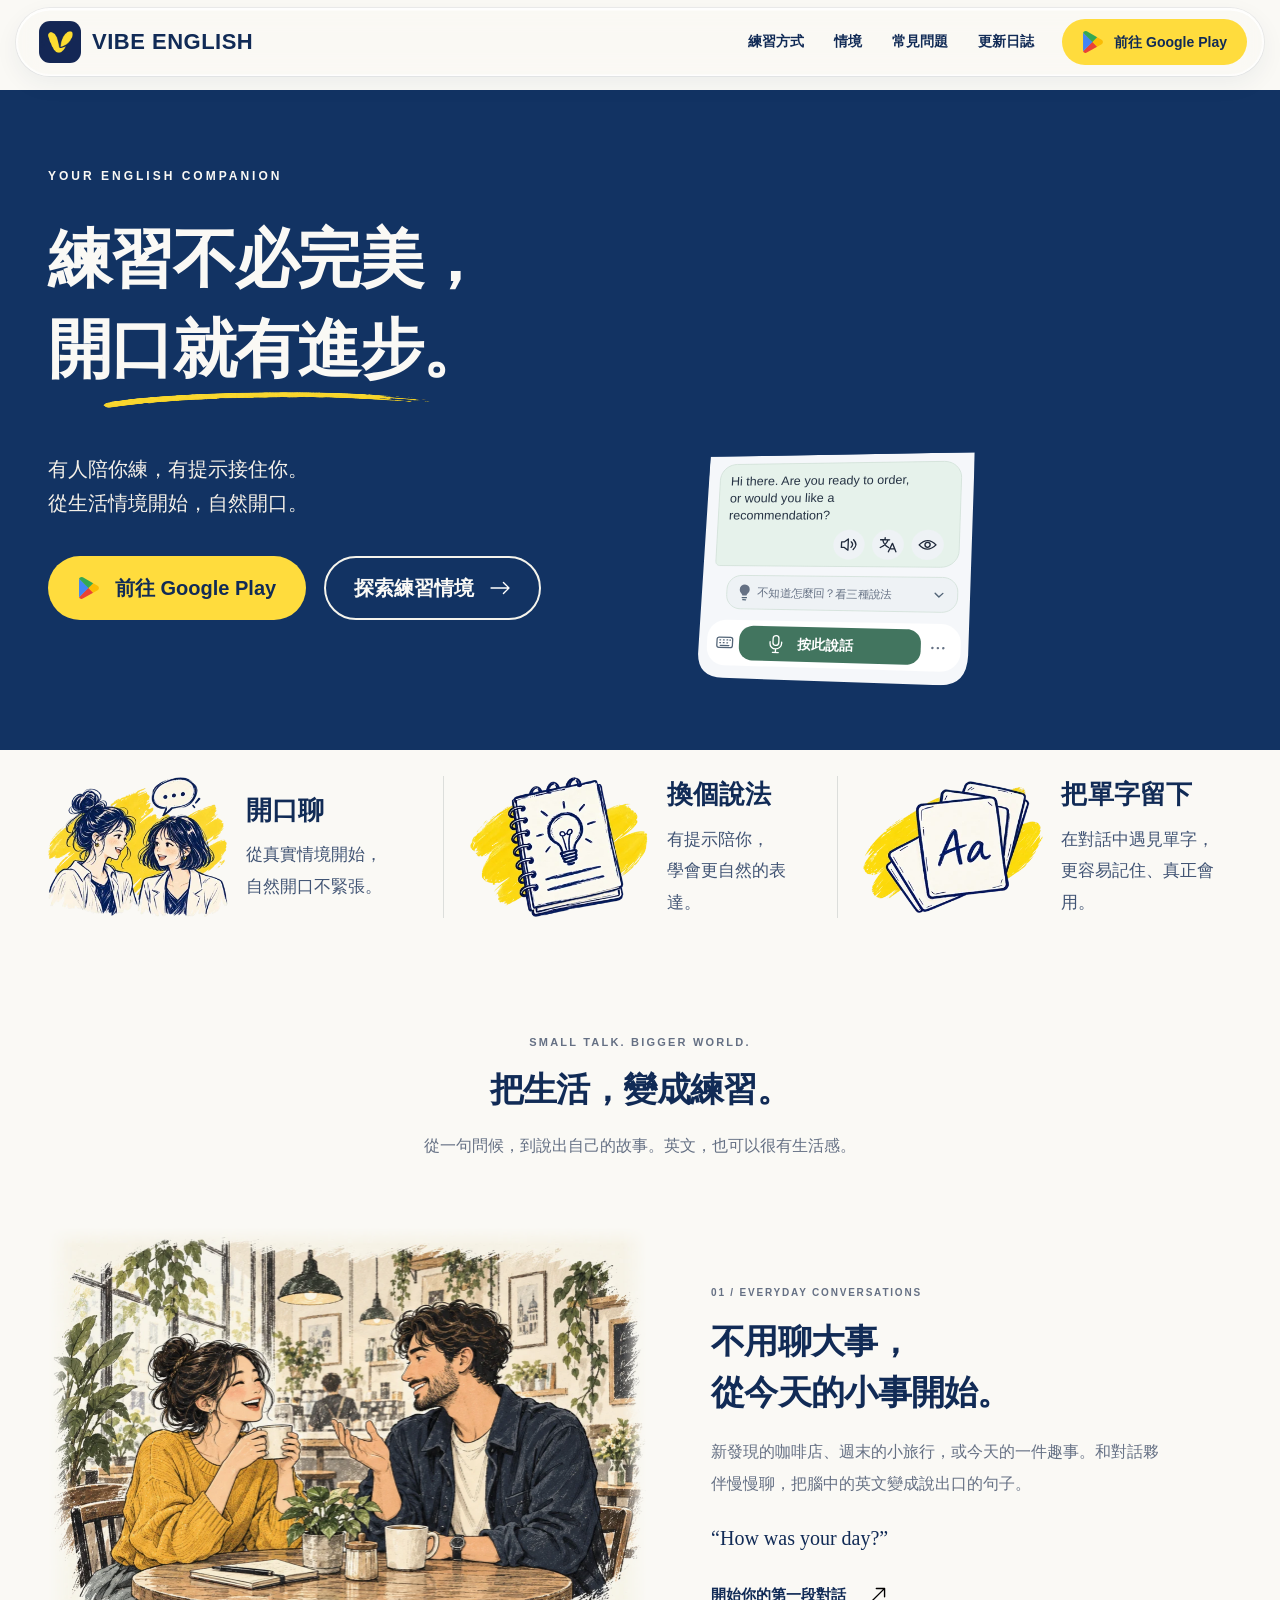
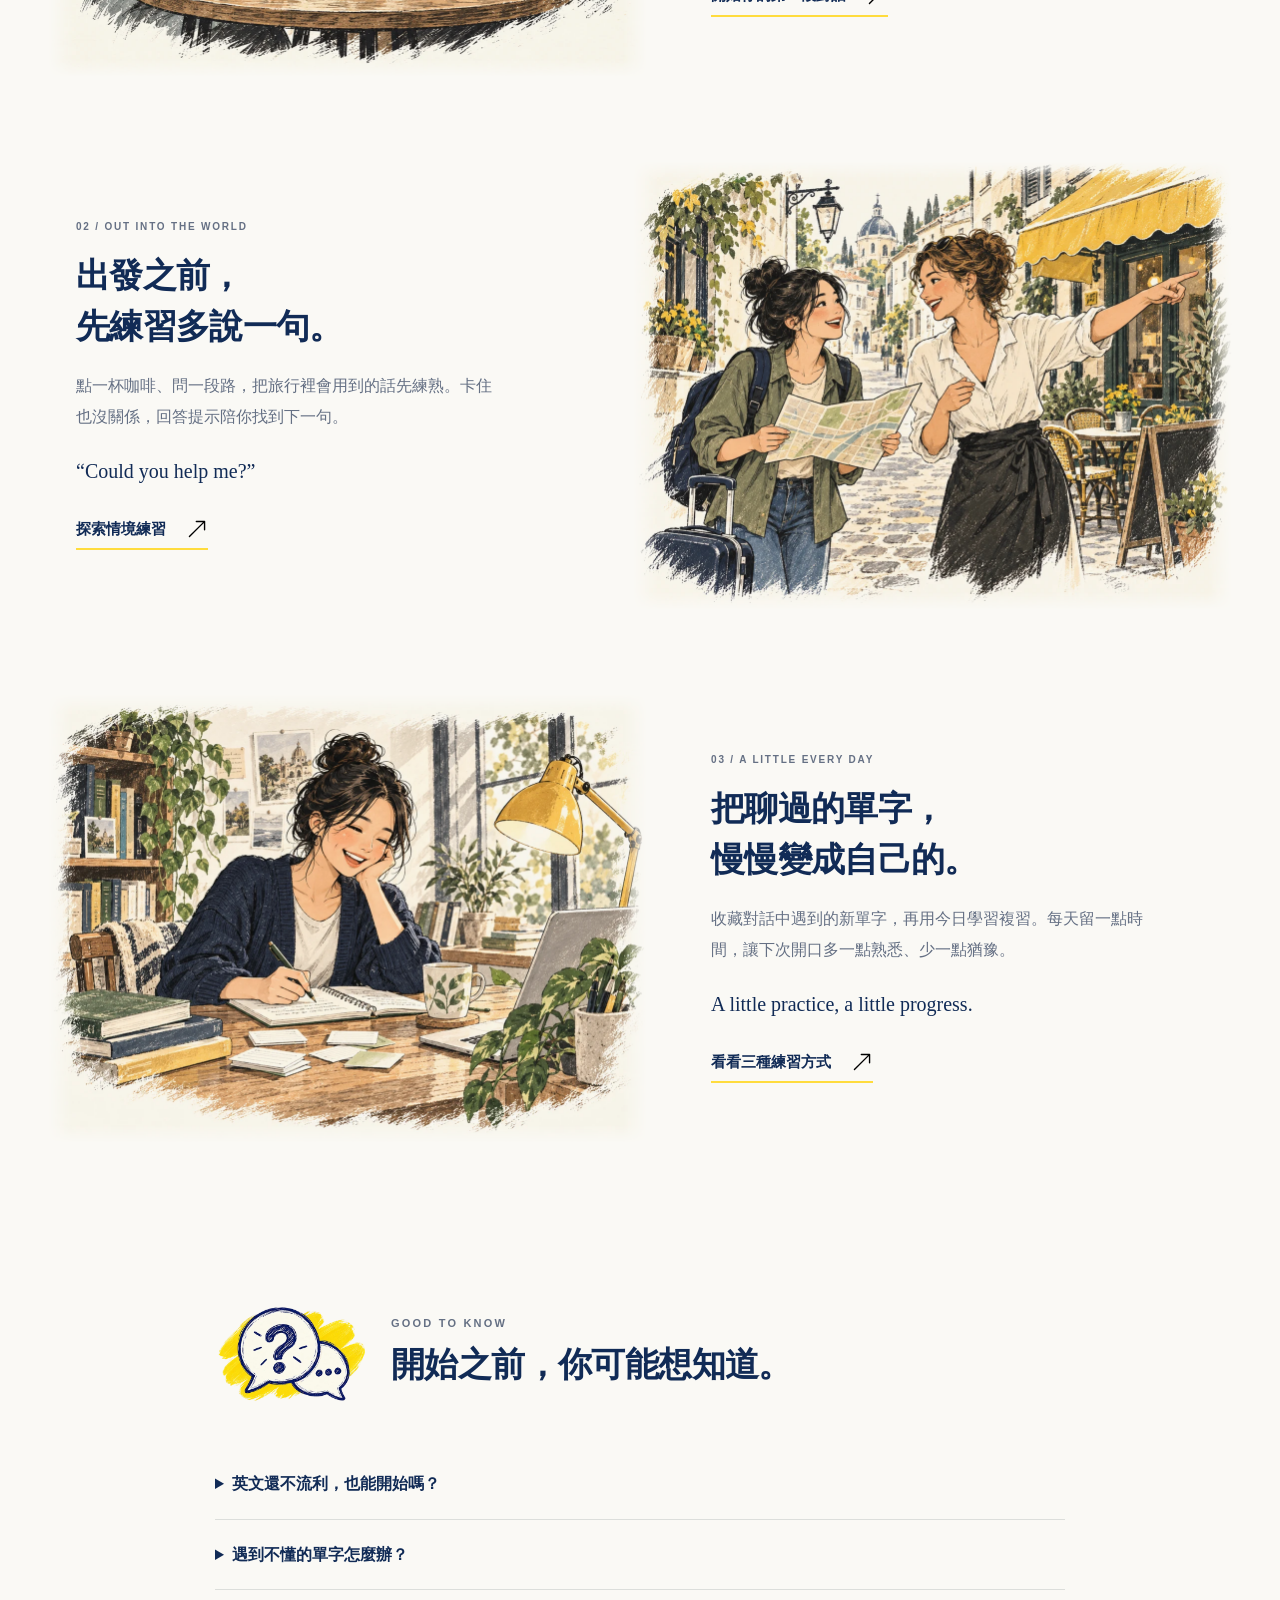
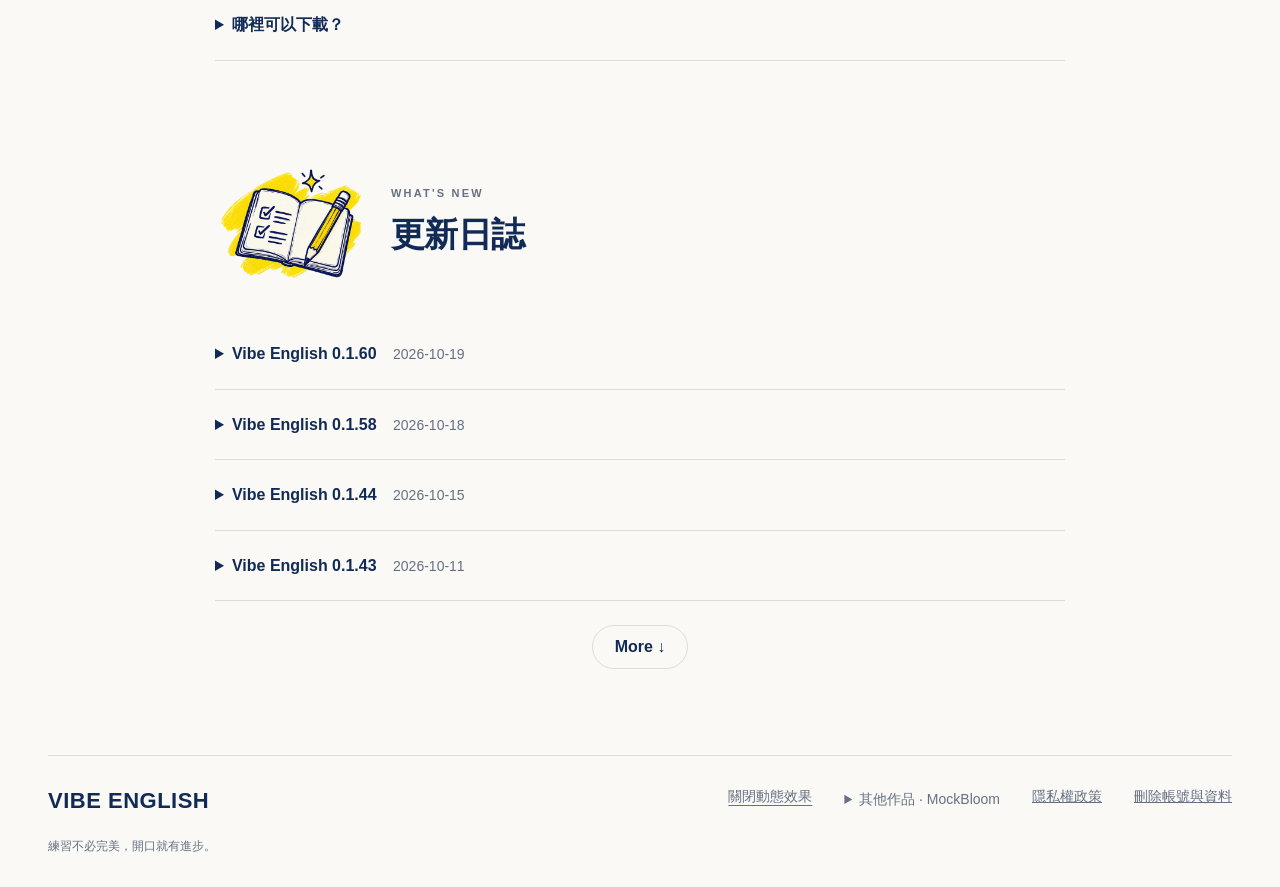
==== index.html @ 644ed79b "同步 Vibe English 0.1.60 Alpha 已發布更新日誌" ====
<!doctype html>
<html lang="zh-Hant">
<head>
  <meta charset="utf-8">
  <meta name="viewport" content="width=device-width, initial-scale=1">
  <meta name="description" content="Vibe English：從生活情境開始，和 AI 夥伴練習英文對話。參考回答提示、收藏單字，練習不必完美，開口就有進步。">
  <meta name="theme-color" content="#123363">
  <title>Vibe English — 練習不必完美，開口就有進步。</title>
  <link rel="icon" type="image/x-icon" href="./favicon.ico?v=20261012">
  <link rel="icon" type="image/png" sizes="16x16" href="./assets/favicon-16.png">
  <link rel="icon" type="image/png" sizes="32x32" href="./assets/favicon-32.png">
  <link rel="icon" type="image/png" sizes="48x48" href="./assets/favicon-48.png">
  <link rel="icon" type="image/png" sizes="64x64" href="./assets/favicon-64.png">
  <link rel="icon" type="image/png" sizes="128x128" href="./assets/favicon-128.png">
  <link rel="icon" type="image/png" sizes="192x192" href="./assets/favicon-192.png">
  <link rel="apple-touch-icon" sizes="180x180" href="./assets/apple-touch-icon-180.png">
  <link rel="manifest" href="./site.webmanifest">
  <link rel="stylesheet" href="./styles-20261003.css?v=20261012-release-log">
  <script src="./release-log.js?v=20261012" defer></script>
  <link rel="stylesheet" href="./nav-glass-20261003.css?v=20261005-smooth-1">
</head>
<body class="glass-nav">
  <a class="skip-link" href="#main">跳至主要內容</a>
  <header class="site-header wrap">
    <a class="brand" href="./" aria-label="Vibe English 首頁"><img class="brand-mark" src="./assets/brand-icon-leaf.png" width="43" height="43" alt=""><span>VIBE ENGLISH</span></a>
    <nav class="desktop-nav" aria-label="主要導覽"><a href="#practice">練習方式</a><a href="#scenarios">情境</a><a href="#faq">常見問題</a><a href="#release-log">更新日誌</a></nav>
    <details class="mobile-nav"><summary>選單</summary><nav aria-label="手機主要導覽"><a href="#practice">練習方式</a><a href="#scenarios">情境</a><a href="#faq">常見問題</a><a href="#release-log">更新日誌</a></nav></details>
    <a class="button button-yellow nav-cta" href="https://play.google.com/store/apps/details?id=com.aitutor.ava" aria-label="前往 Google Play"><img class="button-icon" src="./assets/google-play-color-20261003.svg" width="22" height="22" alt="">前往 Google Play</a>
  </header>
  <script src="./nav-glass-20261003.js?v=20261005-smooth-1" defer></script>
  <script src="./scroll-reveal-20261004.js?v=3" defer></script>
  <main id="main">
    <section class="hero" aria-labelledby="hero-title">
      <div class="hero-inner wrap">
      <div class="hero-copy">
        <p class="eyebrow">YOUR ENGLISH COMPANION</p>
        <h1 id="hero-title">練習不必完美，<br><span class="headline-accent">開口就有進步。</span></h1>
        <p class="intro">有人陪你練，有提示接住你。<br>從生活情境開始，自然開口。</p>
        <div class="hero-actions"><a class="button button-yellow" href="https://play.google.com/store/apps/details?id=com.aitutor.ava"><img class="button-icon" src="./assets/google-play-color-20261003.svg" width="24" height="24" alt="">前往 Google Play</a><a class="button button-outline" href="#scenarios">探索練習情境 <img class="button-icon" src="./assets/arrow-right.svg" width="22" height="22" alt=""></a></div>
      </div>
      </div>
      <div class="hero-visual"><picture>
        <source media="(max-width: 900px)" srcset="./assets/hero-reina-illustrated-20261003-mobile.webp">
        <img class="hero-art" src="./assets/hero-reina-illustrated-20261003.webp" width="1774" height="887" alt="情境示意：插畫版 Reina 在餐廳陪你練習點餐，手機旁有手繪咖啡杯、書本與藍黃筆觸" fetchpriority="high" decoding="async">
      </picture><img class="hero-art hero-ui" src="./assets/phone-ui-perspective-20261011.svg" width="1774" height="887" alt="App 聊天介面示意：鼠尾草綠對話泡泡、發音與翻譯工具、看三種說法提示列及語音操作列" decoding="async"></div>
    </section>
    <section class="features wrap" id="practice" aria-label="三種練習方式">
      <article class="feature"><img class="feature-art" src="./assets/conversation-editorial-20261003.webp" width="320" height="320" alt="" loading="lazy" decoding="async"><div><h2>開口聊</h2><p>從真實情境開始，<br>自然開口不緊張。</p></div></article>
      <article class="feature"><img class="feature-art" src="./assets/notes-editorial-20261003.webp" width="320" height="320" alt="" loading="lazy" decoding="async"><div><h2>換個說法</h2><p>有提示陪你，<br>學會更自然的表達。</p></div></article>
      <article class="feature"><img class="feature-art" src="./assets/vocabulary-editorial-20261003.webp" width="320" height="320" alt="" loading="lazy" decoding="async"><div><h2>把單字留下</h2><p>在對話中遇見單字，<br>更容易記住、真正會用。</p></div></article>
    </section>
    <section class="scenarios wrap section-space" id="scenarios" aria-labelledby="scenarios-title">
      <div class="section-heading story-heading"><p class="eyebrow">SMALL TALK. BIGGER WORLD.</p><h2 id="scenarios-title">把生活，變成練習。</h2><p>從一句問候，到說出自己的故事。英文，也可以很有生活感。</p></div>
      <article class="story-row">
        <img class="story-art" src="./assets/daily-20261003.webp" width="1200" height="900" loading="lazy" decoding="async" alt="兩位朋友在有綠色植栽的咖啡店裡輕鬆聊天">
        <div class="story-copy"><p class="eyebrow">01 / EVERYDAY CONVERSATIONS</p><h3>不用聊大事，<br>從今天的小事開始。</h3><p>新發現的咖啡店、週末的小旅行，或今天的一件趣事。和對話夥伴慢慢聊，把腦中的英文變成說出口的句子。</p><p class="handwritten story-quote" lang="en">“How was your day?”</p><a class="story-link" href="https://play.google.com/store/apps/details?id=com.aitutor.ava">開始你的第一段對話 <img class="button-icon" src="./assets/arrow-up-right.svg" width="20" height="20" alt=""></a></div>
      </article>
      <article class="story-row story-reverse">
        <img class="story-art" src="./assets/travel-20261003.webp" width="1200" height="900" loading="lazy" decoding="async" alt="旅人拿著地圖，在街角向當地人詢問方向">
        <div class="story-copy"><p class="eyebrow">02 / OUT INTO THE WORLD</p><h3>出發之前，<br>先練習多說一句。</h3><p>點一杯咖啡、問一段路，把旅行裡會用到的話先練熟。卡住也沒關係，回答提示陪你找到下一句。</p><p class="handwritten story-quote" lang="en">“Could you help me?”</p><a class="story-link" href="https://play.google.com/store/apps/details?id=com.aitutor.ava">探索情境練習 <img class="button-icon" src="./assets/arrow-up-right.svg" width="20" height="20" alt=""></a></div>
      </article>
      <article class="story-row">
        <img class="story-art" src="./assets/study-20261003.webp" width="1200" height="900" loading="lazy" decoding="async" alt="女孩在陽光下的書桌旁，用筆記本與單字卡複習學到的字">
        <div class="story-copy"><p class="eyebrow">03 / A LITTLE EVERY DAY</p><h3>把聊過的單字，<br>慢慢變成自己的。</h3><p>收藏對話中遇到的新單字，再用今日學習複習。每天留一點時間，讓下次開口多一點熟悉、少一點猶豫。</p><p class="handwritten story-quote" lang="en">A little practice, a little progress.</p><a class="story-link" href="#practice">看看三種練習方式 <img class="button-icon" src="./assets/arrow-up-right.svg" width="20" height="20" alt=""></a></div>
      </article>
    </section>
    <section class="faq wrap section-space" id="faq" aria-labelledby="faq-title"><div class="section-heading illustrated-heading"><img class="heading-art" src="./assets/faq-editorial-20261004.webp" width="512" height="512" alt="" loading="lazy" decoding="async"><div><p class="eyebrow">GOOD TO KNOW</p><h2 id="faq-title">開始之前，你可能想知道。</h2></div></div><details><summary>英文還不流利，也能開始嗎？</summary><p>可以。從短句開始，卡住時可使用「不知道怎麼回」查看回答提示，再試著用自己的方式說一次。</p></details><details><summary>遇到不懂的單字怎麼辦？</summary><p>可以查詢單字並收藏到單字本，之後透過今日學習繼續複習。</p></details><details><summary>哪裡可以下載？</summary><p>Vibe English 提供 Android 版本。請至 <a href="https://play.google.com/store/apps/details?id=com.aitutor.ava">Google Play</a> 查看目前的下載或測試資格；是否可安裝依商店顯示為準。</p></details>
    </section>
    <section class="release-log wrap section-space" id="release-log" aria-labelledby="release-log-title">
      <div class="section-heading illustrated-heading"><img class="heading-art" src="./assets/release-log-editorial-20261004.webp" width="512" height="512" alt="" loading="lazy" decoding="async"><div><p class="eyebrow">WHAT'S NEW</p><h2 id="release-log-title">更新日誌</h2></div></div>
      <!-- release-log:start -->
  <details class="release-entry">
    <summary>
      <h3 class="release-heading">
        <span class="release-version">Vibe English 0.1.60</span>
        <time class="release-date" datetime="2026-10-19">2026-10-19</time>
      </h3>
    </summary>
    <div class="release-content">
    <p class="release-channel">Alpha 封閉測試</p>
    <ul>
      <li>改善語音辨識穩定性，暫時故障時使用備援，縮短等待上限。</li>
      <li>修正已登入帳號完成對話目標、每日對話與複習後的金幣驗證及加碼資格。</li>
      <li>強化重複領取防護與錯誤分類，維持原有介面及登入規則。</li>
    </ul>
    </div>
  </details>
  <details class="release-entry">
    <summary>
      <h3 class="release-heading">
        <span class="release-version">Vibe English 0.1.58</span>
        <time class="release-date" datetime="2026-10-18">2026-10-18</time>
      </h3>
    </summary>
    <div class="release-content">
    <p class="release-channel">Alpha 封閉測試</p>
    <ul>
      <li>新增 Google 帳號登入與學習進度雲端同步，換機可恢復帳號進度。</li>
      <li>改善登入入口、鍵盤捲動與刪除帳號的操作提示。</li>
      <li>加入 AI 內容回報，以長按行內旗幟開啟，不影響單字查詢。</li>
      <li>角色朗讀預設 Chirp 3 HD，保留角色口音；單字與例句使用美式發音。</li>
      <li>修正學習工具備援選擇，改善服務穩定性並強化資料與金鑰保護。</li>
    </ul>
    </div>
  </details>
  <details class="release-entry">
    <summary>
      <h3 class="release-heading">
        <span class="release-version">Vibe English 0.1.44</span>
        <time class="release-date" datetime="2026-10-15">2026-10-15</time>
      </h3>
    </summary>
    <div class="release-content">
    <p class="release-channel">Alpha 封閉測試</p>
    <ul>
      <li>改善首頁與聊天室圖片預載，減少首次進入的圖片等待。</li>
      <li>縮短學習工具的模型備援等待，重用三種說法與字典查詢快取。</li>
      <li>角色選擇支援美國、英國、加拿大、澳洲口音順序與名稱字母排序。</li>
      <li>保留果凍膠囊切換，修正切換角色排序時的清單跳動。</li>
    </ul>
    </div>
  </details>
  <details class="release-entry">
    <summary>
      <h3 class="release-heading">
        <span class="release-version">Vibe English 0.1.43</span>
        <time class="release-date" datetime="2026-10-11">2026-10-11</time>
      </h3>
    </summary>
    <div class="release-content">
    <p class="release-channel">Alpha 封閉測試</p>
    <ul>
      <li>更新 35 張情境封面，人物突出卡片，統一用途小字、卡片尺寸與間距。</li>
      <li>導航與學習分頁加入滑動膠囊動畫，改善點擊高亮與搜尋框收合。</li>
      <li>改善中文、英文與混合語音辨識；片段表達可依上下文取得建議。</li>
      <li>優化卡片排版與動畫繪製，縮短 AI 備援等待，強化服務錯誤資訊保護。</li>
    </ul>
    </div>
  </details>
  <details class="release-entry">
    <summary>
      <h3 class="release-heading">
        <span class="release-version">Vibe English 0.1.42</span>
        <time class="release-date" datetime="2026-10-10">2026-10-10</time>
      </h3>
    </summary>
    <div class="release-content">
    <p class="release-channel">Alpha 封閉測試</p>
    <ul>
      <li>學習足跡移至今日學習上方，保留原有格子圖與滑動方式。</li>
      <li>精簡今日學習摘要，每日新詞目標改為點開調整。</li>
      <li>調整選擇題留白與詞性位置，題目單字不再顯示詞性。</li>
      <li>統一選項、以上皆非與下一個的按鈕高度，改善手機操作空間。</li>
      <li>更新開始學習與額外練習按鈕樣式，保持整體介面一致。</li>
    </ul>
    </div>
  </details>
  <details class="release-entry">
    <summary>
      <h3 class="release-heading">
        <span class="release-version">Vibe English 0.1.41</span>
        <time class="release-date" datetime="2026-10-10">2026-10-10</time>
      </h3>
    </summary>
    <div class="release-content">
    <p class="release-channel">Alpha 封閉測試</p>
    <ul>
      <li>統一全 App 素色介面，更新人物卡片與圓形頭像。</li>
      <li>點人物即可切換半身／大頭；更多選單可開關全畫面聊天。</li>
      <li>新增免費暖杏黃、岩灰藍，以及可預覽的金幣配色。</li>
      <li>改善導航列收放、學習按鈕高度與角色切換動畫。</li>
      <li>縮短選擇題卡片，修正「以上皆非／下一個」被導覽列遮擋。</li>
      <li>查字典改為一次完整查詢，單字本可查看已保存的字典內容。</li>
      <li>「以上皆非」答題後顯示正確中文釋義，改善 AI 請求逾時處理。</li>
      <li>移除 Hana、Claire 角色。</li>
    </ul>
    </div>
  </details>
  <details class="release-entry">
    <summary>
      <h3 class="release-heading">
        <span class="release-version">Vibe English 0.1.40</span>
        <time class="release-date" datetime="2026-10-05">2026-10-05</time>
      </h3>
    </summary>
    <div class="release-content">
    <p class="release-channel">Alpha 封閉測試</p>
    <ul>
      <li>移除人物插畫版與風格切換，角色恢復寫實照片。</li>
      <li>優化人物與場景圖片載入，減少重複解碼。</li>
      <li>改善主頁切換與今日學習資料處理，提升操作反應。</li>
      <li>官網玻璃導覽改用較輕量的繪製方式，保留單元進場效果。</li>
    </ul>
    </div>
  </details>
  <details class="release-entry">
    <summary>
      <h3 class="release-heading">
        <span class="release-version">Vibe English 0.1.39</span>
        <time class="release-date" datetime="2026-10-04">2026-10-04</time>
      </h3>
    </summary>
    <div class="release-content">
    <p class="release-channel">Alpha 封閉測試</p>
    <ul>
      <li>新增十位角色的手繪插畫，可切換寫實／插畫，首頁與聊天室同步。</li>
      <li>「想不起來嗎？提示一下」燈泡隨主題配色，文字保持黑色。</li>
      <li>優化角色圖片載入與切換，保留人物顯示比例及聊天底部過渡。</li>
      <li>官網加入輕柔滑入效果，支援減少動態效果設定。</li>
    </ul>
    </div>
  </details>
  <details class="release-entry">
    <summary>
      <h3 class="release-heading">
        <span class="release-version">Vibe English 0.1.38</span>
        <time class="release-date" datetime="2026-10-03">2026-10-03</time>
      </h3>
    </summary>
    <div class="release-content">
    <p class="release-channel">Alpha 封閉測試</p>
    <ul>
      <li>修正部分桌面啟動器的 App 圖示白框。</li>
      <li>單字與例句改用更自然、固定一致的美式發音。</li>
      <li>每日新詞目標預設 10 個，可選擇 5／10／20／30 個；到期複習優先，達標後仍可繼續學習。</li>
      <li>「想不起來嗎？提示一下」改為黑色文字，提升辨識度。</li>
    </ul>
    </div>
  </details>
  <div class="release-log-controls" hidden>
    <button type="button" class="release-more" aria-label="More：顯示更多版本">More <span aria-hidden="true">↓</span></button>
    <button type="button" class="release-less" aria-label="Less：只顯示最新四個版本" hidden>Less <span aria-hidden="true">↑</span></button>
    <span class="release-log-status sr-only" role="status"></span>
  </div>
      <!-- release-log:end -->
    </section>
  </main>
  <footer class="site-footer wrap"><a class="brand footer-brand" href="./">VIBE ENGLISH</a><div class="footer-links"><a id="motion-toggle" class="motion-toggle" href="?motion=on" hidden>開啟動態效果</a><details><summary>其他作品 · MockBloom</summary><p>MockBloom Android application official developer website.</p><a href="https://tzuweihou.github.io/privacy.html">MockBloom 隱私權政策</a></details><a href="https://tzuweihou.github.io/privacy.html">隱私權政策</a><a href="./delete-account.html">刪除帳號與資料</a></div><p class="copyright">練習不必完美，開口就有進步。</p></footer>
</body>
</html>
---- styles-20261003.css ----
:root {
  --paper: #faf9f5;
  --ink: #112b56;
  --muted: #657084;
  --yellow: #ffdc3d;
  --line: #dcdedb;
  --navy: #123363;
}
* { box-sizing: border-box; }
html { scroll-behavior: smooth; scroll-padding-top: 24px; }
body { margin: 0; background: var(--paper); color: var(--ink); font-family: Arial, "Noto Sans TC", "Microsoft JhengHei", sans-serif; -webkit-font-smoothing: antialiased; }
a { color: inherit; }
img { max-width: 100%; }
a, summary { -webkit-tap-highlight-color: transparent; }
a:focus-visible, summary:focus-visible { outline: 3px solid #ba7d08; outline-offset: 5px; }
.wrap { width: min(1344px, calc(100% - 96px)); margin-inline: auto; }
.site-header { height: 76px; display: flex; align-items: center; gap: 40px; justify-content: space-between; }
.brand { display: inline-flex; align-items: center; gap: 13px; text-decoration: none; font-size: 24px; letter-spacing: 1px; font-weight: 800; white-space: nowrap; }
.brand-mark { display: block; width: 48px; height: 48px; border-radius: 13px; }
nav { display: flex; gap: 30px; margin-left: auto; }
nav a { text-decoration: none; font-size: 15px; font-weight: 600; white-space: nowrap; }
nav a:hover { text-decoration: underline; text-underline-offset: 6px; }
.button { min-height: 56px; display: inline-flex; align-items: center; justify-content: center; gap: 15px; padding: 14px 26px; border: 2px solid transparent; border-radius: 999px; font-size: 17px; font-weight: 700; text-decoration: none; line-height: 1.3; white-space: nowrap; transition: transform .16s ease, background-color .16s ease; }
.button:hover { transform: translateY(-2px); }
.button-yellow { background: var(--yellow); color: var(--ink); }
.button-yellow:hover { background: #ffe66b; }
.button-outline { border-color: #f5f4ec; color: var(--paper); background: transparent; }
.button-outline:hover { background: #ffffff15; }
.button-icon { width: 22px; height: 22px; flex-shrink: 0; }
.button-outline .button-icon { filter: invert(1); }
.nav-cta { min-height: 48px; font-size: 15px; padding: 11px 21px; }
.hero { position: relative; isolation: isolate; background: var(--navy); }
.hero-inner { position: relative; z-index: 1; padding-top: clamp(76px, 6.2vw, 126px); padding-bottom: clamp(130px, 9vw, 170px); min-height: 50vw; pointer-events: none; }
.hero-copy { width: 43%; max-width: 600px; color: var(--paper); pointer-events: auto; }
.eyebrow { font-size: 11px; letter-spacing: 2.2px; font-weight: 700; margin: 0 0 24px; color: var(--muted); }
.hero .eyebrow { color: var(--paper); font-size: 12px; letter-spacing: 3px; margin-bottom: 32px; }
h1 { font-size: clamp(45px, 5vw, 84px); font-weight: 800; line-height: 1.4; letter-spacing: -1.7px; margin: 0 0 44px; }
.headline-accent { display: inline-block; white-space: nowrap; padding-bottom: 13px; background: url('./assets/underline-editorial-20261003-v2.webp') center bottom / 75% 16px no-repeat; }
.intro { margin: 0 0 35px; font-size: clamp(17px, 1.55vw, 23px); line-height: 1.75; color: #f4f0e8; }
.hero-actions { display: flex; gap: 18px; flex-wrap: wrap; }
.hero-actions .button { min-height: 64px; font-size: 20px; padding: 16px 28px; }
.hero-visual { position: absolute; inset: 0; display: block; z-index: 0; }
.hero-art { display: block; width: 100%; height: 100%; object-fit: cover; object-position: center; }
.features { display: grid; grid-template-columns: repeat(3, 1fr); padding: 26px 0 36px; }
.feature { display: grid; grid-template-columns: 180px 1fr; align-items: center; gap: 18px; padding: 0 25px; }
.feature:first-child { padding-left: 0; }
.feature:last-child { padding-right: 0; }
.feature + .feature { border-left: 1px solid var(--line); }
.feature-art { width: 180px; height: 140px; object-fit: contain; display: block; }
.feature h2 { font-size: 26px; line-height: 1.45; margin: 0 0 10px; letter-spacing: .2px; }
.feature p { margin: 0; color: #415474; font-size: 17px; line-height: 1.85; }
.section-space { padding-top: 82px; }
.section-heading h2 { font-size: 34px; margin: 0 0 18px; line-height: 1.4; letter-spacing: -.6px; }
.section-heading .eyebrow { margin-bottom: 18px; }
.section-heading > p:last-child { color: var(--muted); line-height: 1.8; }
.illustrated-heading { display: flex; align-items: center; gap: 24px; margin-bottom: 20px; }
.heading-art { display: block; flex: 0 0 152px; width: 152px; height: 152px; object-fit: contain; }
.illustrated-heading > div { min-width: 0; }
.illustrated-heading h2 { margin-bottom: 0; }
.illustrated-heading .eyebrow { margin-bottom: 12px; }
@media (max-width: 600px) {
  .illustrated-heading { gap: 14px; margin-bottom: 14px; }
  .heading-art { flex-basis: 88px; width: 88px; height: 88px; }
  .illustrated-heading .eyebrow { font-size: 10px; letter-spacing: 1.6px; margin-bottom: 8px; }
}
.story-heading { text-align: center; margin-bottom: 35px; }
.story-row { display: grid; grid-template-columns: 1.15fr 1fr; align-items: center; gap: 64px; padding: 32px 0 52px; }
.story-art { display: block; width: 100%; height: auto; aspect-ratio: 4/3; object-fit: contain; mix-blend-mode: multiply; mask-image: linear-gradient(to right, transparent, #000 4%, #000 96%, transparent), linear-gradient(to bottom, transparent, #000 4%, #000 96%, transparent); mask-composite: intersect; }
.story-copy { max-width: 450px; }
.story-copy .eyebrow { font-size: 10px; letter-spacing: 1.8px; margin-bottom: 18px; }
.story-copy h3 { font-size: 34px; line-height: 1.5; letter-spacing: -.7px; margin: 0 0 18px; }
.story-copy > p:not(.eyebrow):not(.story-quote) { color: var(--muted); font-size: 16px; line-height: 1.95; margin: 0; }
.handwritten { font-family: "Segoe Print", "Comic Sans MS", cursive; font-weight: 400; color: var(--ink); line-height: 1.5; }
.story-quote { font-size: 20px; margin: 24px 0; }
.story-link { display: inline-flex; align-items: center; gap: 20px; font-size: 15px; font-weight: 700; text-decoration: none; border-bottom: 2px solid var(--yellow); padding: 8px 0; }
.story-link:hover { color: #8c6714; }
.story-reverse { grid-template-columns: 1fr 1.15fr; }
.story-reverse .story-art { grid-column: 2; grid-row: 1; }
.story-reverse .story-copy { grid-column: 1; grid-row: 1; padding-left: 28px; }
.faq { max-width: 850px; padding-bottom: 86px; }
.faq details, .release-entry { padding: 22px 0; border-bottom: 1px solid var(--line); }
summary { cursor: pointer; line-height: 1.6; font-weight: 700; }
.faq details p { color: var(--muted); font-size: 16px; line-height: 1.9; margin-bottom: 0; }
.release-log { max-width: 850px; padding-top: 0; padding-bottom: 86px; }
.release-heading { display: inline; margin: 0; font-size: inherit; line-height: inherit; }
.release-date { display: inline-block; margin-left: 12px; font-size: 14px; font-weight: 400; color: var(--muted); white-space: nowrap; }
.release-content { margin-top: 16px; color: var(--muted); }
.release-channel { color: var(--muted); margin: 0 0 16px; font-size: 16px; line-height: 1.9; }
.release-entry ul { margin: 0; padding-left: 22px; line-height: 1.9; font-size: 16px; }
.release-entry li + li { margin-top: 8px; }
.release-entry[hidden], .release-log-controls[hidden], .release-log-controls [hidden] { display: none !important; }
.release-log-controls { display: flex; justify-content: center; gap: 16px; margin-top: 24px; }
.release-log-controls button { min-height: 44px; padding: 10px 22px; border: 1px solid var(--line); border-radius: 999px; background: transparent; color: inherit; font: inherit; font-weight: 700; cursor: pointer; }
.release-log-controls button:hover { background: rgba(18, 51, 99, .06); }
.release-log-controls button:focus-visible { outline: 2px solid currentColor; outline-offset: 4px; }
.release-log-status.sr-only { position: absolute; width: 1px; height: 1px; padding: 0; overflow: hidden; clip-path: inset(50%); white-space: nowrap; }
@media (max-width: 600px) {
  .release-log { padding-bottom: 60px; }
}
.site-footer { border-top: 1px solid var(--line); padding: 32px 0; display: flex; align-items: start; flex-wrap: wrap; gap: 24px; justify-content: space-between; }
.footer-brand { font-size: 17px; }
.footer-links { display: flex; align-items: start; gap: 32px; font-size: 14px; color: var(--muted); }
.footer-links summary { font-weight: 400; }
.footer-links p { max-width: 220px; line-height: 1.7; }
.motion-toggle { white-space: nowrap; text-decoration: underline; text-underline-offset: 4px; }
.reveal-pending { opacity: 0; transform: translateY(44px); }
.copyright { width: 100%; font-size: 12px; color: var(--muted); margin: 0; }
.skip-link { position: absolute; top: -100px; padding: 12px; background: var(--paper); z-index: 5; }
.skip-link:focus { top: 10px; left: 10px; }
@media (min-width: 1800px) {
  .hero-copy { margin-left: -40px; }
}
@media (min-width: 901px) and (max-width: 1200px) {
  .wrap { width: calc(100% - 64px); }
  .site-header { gap: 24px; }
  .brand { font-size: 20px; }
  nav { gap: 20px; }
  .hero-inner { padding-top: 56px; padding-bottom: 108px; }
  .hero-copy { width: 45%; }
  h1 { font-size: clamp(40px, 4.5vw, 54px); margin-bottom: 34px; }
  .intro { font-size: 17px; margin-bottom: 27px; }
  .hero-actions { gap: 10px; }
  .hero-actions .button { font-size: 14px; gap: 10px; padding: 12px 18px; min-height: 50px; }
  .feature { grid-template-columns: 102px 1fr; gap: 12px; padding-inline: 20px; }
  .feature-art { width: 102px; height: 112px; }
  .feature h2 { font-size: 21px; }
  .feature p { font-size: 14px; }
  .story-row { gap: 38px; }
  .story-copy h3 { font-size: 29px; }
}
@media (max-width: 900px) {
  .hero { background-image: url('./assets/hero-reina-illustrated-20261003-mobile.webp'); background-size: 2000px 1000px; background-position: left top; background-repeat: no-repeat; }
  .wrap { width: calc(100% - 48px); }
  .site-header { min-height: 76px; height: auto; padding-block: 15px; gap: 16px; flex-wrap: wrap; }
  .brand { font-size: 21px; }
  nav { order: 3; width: 100%; margin: 0; justify-content: center; padding-top: 5px; gap: 35px; }
  .nav-cta { margin-left: auto; }
  .hero-inner { min-height: 0; padding: 48px 0 0; }
  .hero-copy { width: 100%; max-width: none; text-align: center; }
  .hero .eyebrow { margin-bottom: 22px; font-size: 10px; letter-spacing: 2.6px; }
  h1 { font-size: clamp(40px, 6vw, 56px); margin-bottom: 37px; letter-spacing: -1px; }
  .headline-accent { padding-bottom: 10px; background-size: 95% 10px; }
  .intro { font-size: 17px; margin-bottom: 24px; }
  .hero-actions { justify-content: center; gap: 12px; }
  .hero-actions .button { font-size: 15px; min-height: 52px; padding-inline: 22px; }
  .hero-visual { position: relative; inset: auto; width: 100%; aspect-ratio: 1.35; margin-top: 25px; }
  .hero-art { object-fit: cover; object-position: 78% center; }
  .features { grid-template-columns: 1fr; padding-block: 5px 16px; }
  .feature, .feature:first-child, .feature:last-child { grid-template-columns: 112px 1fr; gap: 24px; padding: 20px 4px; }
  .feature + .feature { border-left: 0; border-top: 1px solid var(--line); }
  .feature-art { width: 112px; height: 112px; }
  .feature h2 { font-size: 24px; margin-bottom: 7px; }
  .feature p { font-size: 16px; }
  .feature p br { display: none; }
  .section-space { padding-top: 52px; }
  .section-heading h2 { font-size: 29px; }
  .story-heading { margin-bottom: 15px; }
  .story-row, .story-reverse { grid-template-columns: 1fr; gap: 18px; padding: 20px 0 44px; }
  .story-reverse .story-art, .story-reverse .story-copy { grid-column: auto; grid-row: auto; }
  .story-art { max-width: 580px; margin-inline: auto; }
  .story-copy, .story-reverse .story-copy { width: 100%; max-width: 580px; margin-inline: auto; padding-inline: 8px; }
  .story-copy h3 { font-size: 30px; }
  .faq { padding-bottom: 60px; }
  .site-footer, .footer-links { flex-wrap: wrap; gap: 22px; }
}
@media (max-width: 520px) {
  .wrap { width: calc(100% - 36px); }
  .site-header { column-gap: 10px; }
  .brand { font-size: 16px; gap: 8px; letter-spacing: .2px; }
  .brand-mark { width: 37px; height: 37px; border-radius: 10px; }
  .nav-cta { font-size: 11px; gap: 6px; min-height: 42px; padding: 10px; }
  .nav-cta .button-icon { width: 18px; height: 18px; }
  nav { gap: 32px; }
  nav a { font-size: 14px; }
  .hero-inner { padding-top: 38px; }
  h1 { font-size: clamp(35px, 10.5vw, 48px); line-height: 1.45; letter-spacing: -.8px; }
  .intro { font-size: 16px; }
  .hero-actions { gap: 10px; }
  .hero-actions .button { font-size: 13px; padding: 13px 16px; gap: 9px; }
  .hero-visual { aspect-ratio: 1.03; margin-top: 28px; }
  .feature, .feature:first-child, .feature:last-child { grid-template-columns: 96px 1fr; gap: 18px; padding-block: 20px; }
  .feature-art { width: 96px; height: 104px; }
  .feature h2 { font-size: 22px; }
  .feature p { font-size: 14px; }
  .section-heading h2 { font-size: 26px; }
  .section-heading > p:last-child { font-size: 15px; }
  .story-copy h3 { font-size: 27px; }
  .story-copy > p:not(.eyebrow):not(.story-quote) { font-size: 15px; }
  .story-quote { font-size: 18px; }
}
@media (max-width: 360px) {
  .brand { font-size: 15px; }
  .nav-cta { display: none; }
  .hero-actions .button { font-size: 13px; padding-inline: 14px; }
}
@media (prefers-reduced-motion: reduce) {
  html { scroll-behavior: auto; }
  .button { transition: none; }
  .button:hover { transform: none; }
}

/* Keep the original artwork intact; replace only the lower phone UI. */
.hero-visual picture { display:block; width:100%; height:100%; }
.hero-ui { position:absolute; inset:0; pointer-events:none; }
---- nav-glass-20261003.css ----
/* Approved floating glass navigation. Keep the existing page and brand assets. */
html { scroll-padding-top: 108px; }
.glass-nav .site-header {
  position: sticky;
  top: 8px;
  z-index: 10;
  width: calc(100% - 32px);
  max-width: 1440px;
  height: 68px;
  min-height: 0;
  margin: 8px auto 14px;
  padding: 8px 16px 8px 22px;
  flex-wrap: nowrap;
  gap: 26px;
  border: 1px solid rgba(255, 255, 255, .8);
  border-radius: 999px;
  isolation: isolate;
  background: rgba(250, 249, 245, .65);
  box-shadow: 0 0 0 1px rgba(17, 43, 86, .06),
    inset 0 1.5px 0 rgba(255, 255, 255, .85),
    inset 0 -1px 0 rgba(255, 255, 255, .4),
    inset 1px 0 0 rgba(255, 255, 255, .5),
    inset -1px 0 0 rgba(255, 255, 255, .5),
    0 8px 24px rgba(17, 43, 86, .06);
  -webkit-backdrop-filter: blur(14px) saturate(1.35);
  backdrop-filter: blur(14px) saturate(1.35);
}
/* Native blur keeps the glass appearance without a per-scroll SVG refraction pass. */
.glass-nav .brand { font-size: 22px; letter-spacing: .5px; gap: 11px; }
.glass-nav .brand-mark { width: 42px; height: 42px; border-radius: 11px; }
.glass-nav .site-header nav { order: initial; width: auto; margin-left: auto; gap: 26px; padding: 0; }
.glass-nav .site-header nav a { position: relative; font-size: 14px; padding: 10px 2px; text-decoration: none; }
.glass-nav .site-header nav a::after { content: ''; position: absolute; bottom: 4px; left: 0; right: 0; height: 2px; background: var(--yellow); transform: scaleX(0); transition: transform .16s ease; }
.glass-nav .site-header nav a:hover::after, .glass-nav .site-header nav a[aria-current='location']::after { transform: scaleX(1); }
.glass-nav .nav-cta { margin: 0; min-height: 44px; padding: 10px 18px; font-size: 14px; gap: 10px; }
.glass-nav .mobile-nav { display: none; }
@supports not ((backdrop-filter: blur(1px)) or (-webkit-backdrop-filter: blur(1px))) {
  .glass-nav .site-header { background: #faf9f5; }
}
@media (max-width: 1000px) {
  .glass-nav .site-header { gap: 18px; padding-inline: 15px; }
  .glass-nav .brand { font-size: 19px; }
  .glass-nav .site-header nav { gap: 20px; }
}
@media (max-width: 760px) {
  .glass-nav .site-header { top: 6px; width: calc(100% - 20px); height: 60px; margin-block: 6px 12px; padding: 8px 10px 8px 12px; gap: 10px; }
  .glass-nav .brand { font-size: 16px; gap: 8px; }
  .glass-nav .brand-mark { width: 36px; height: 36px; border-radius: 10px; }
  .glass-nav .site-header .desktop-nav { display: none; }
  .glass-nav .mobile-nav { display: block; margin-left: auto; }
  .glass-nav .mobile-nav summary { padding: 8px 7px; font-size: 13px; font-weight: 600; }
  .glass-nav .mobile-nav nav { position: absolute; top: calc(100% + 10px); right: 8px; min-width: 170px; display: flex; flex-direction: column; gap: 0; padding: 10px; border-radius: 20px; background: rgba(250, 249, 245, .96); box-shadow: 0 8px 24px #112b561a, inset 0 1px 0 #fff; }
  .glass-nav .mobile-nav nav a { padding: 12px; }
  .glass-nav .nav-cta { font-size: 12px; min-height: 40px; padding: 8px 12px; gap: 7px; }
}
@media (max-width: 460px) {
  .glass-nav .nav-cta { display: inline-flex; font-size: 0; width: 40px; height: 40px; padding: 8px; gap: 0; }
  .glass-nav .nav-cta .button-icon { width: 22px; height: 22px; }
}
@media (max-width: 360px) { .glass-nav .brand { font-size: 14px; } }
@media (prefers-reduced-motion: reduce) { .glass-nav .site-header nav a::after { transition: none; } }
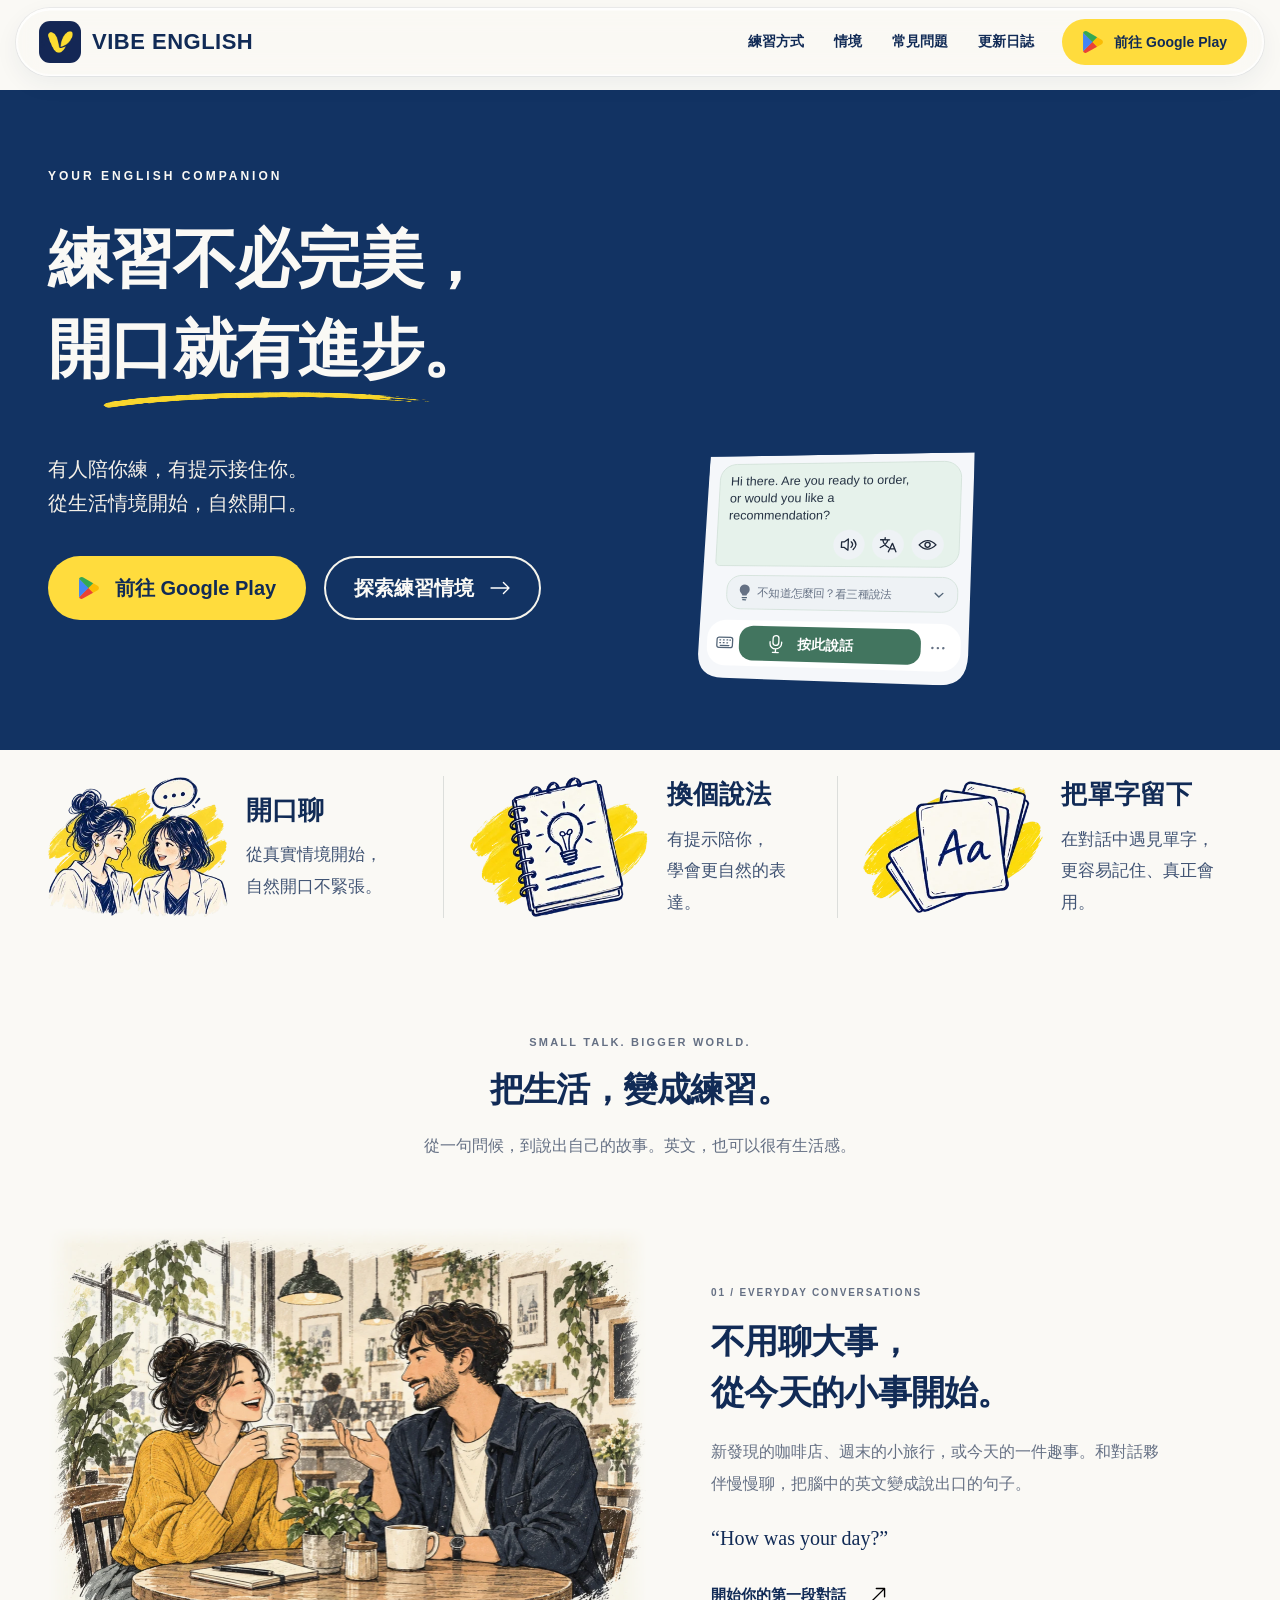
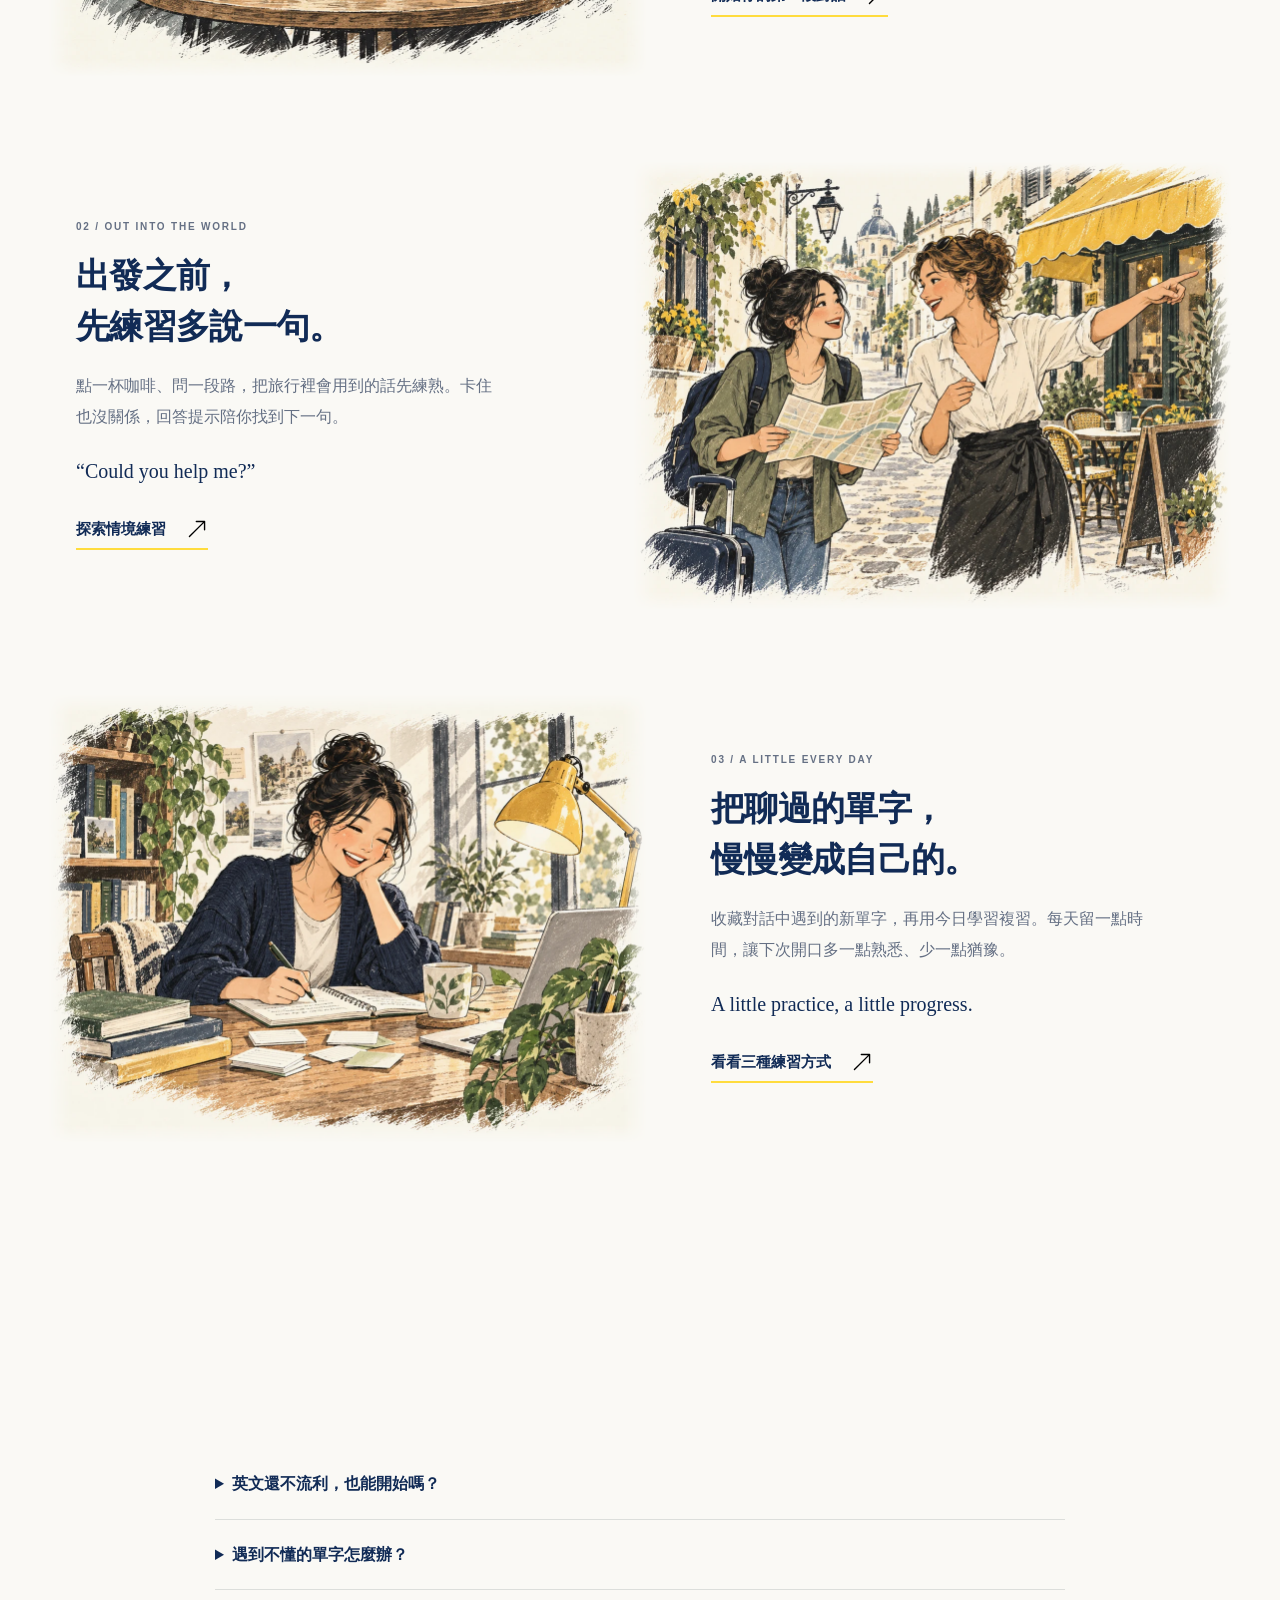
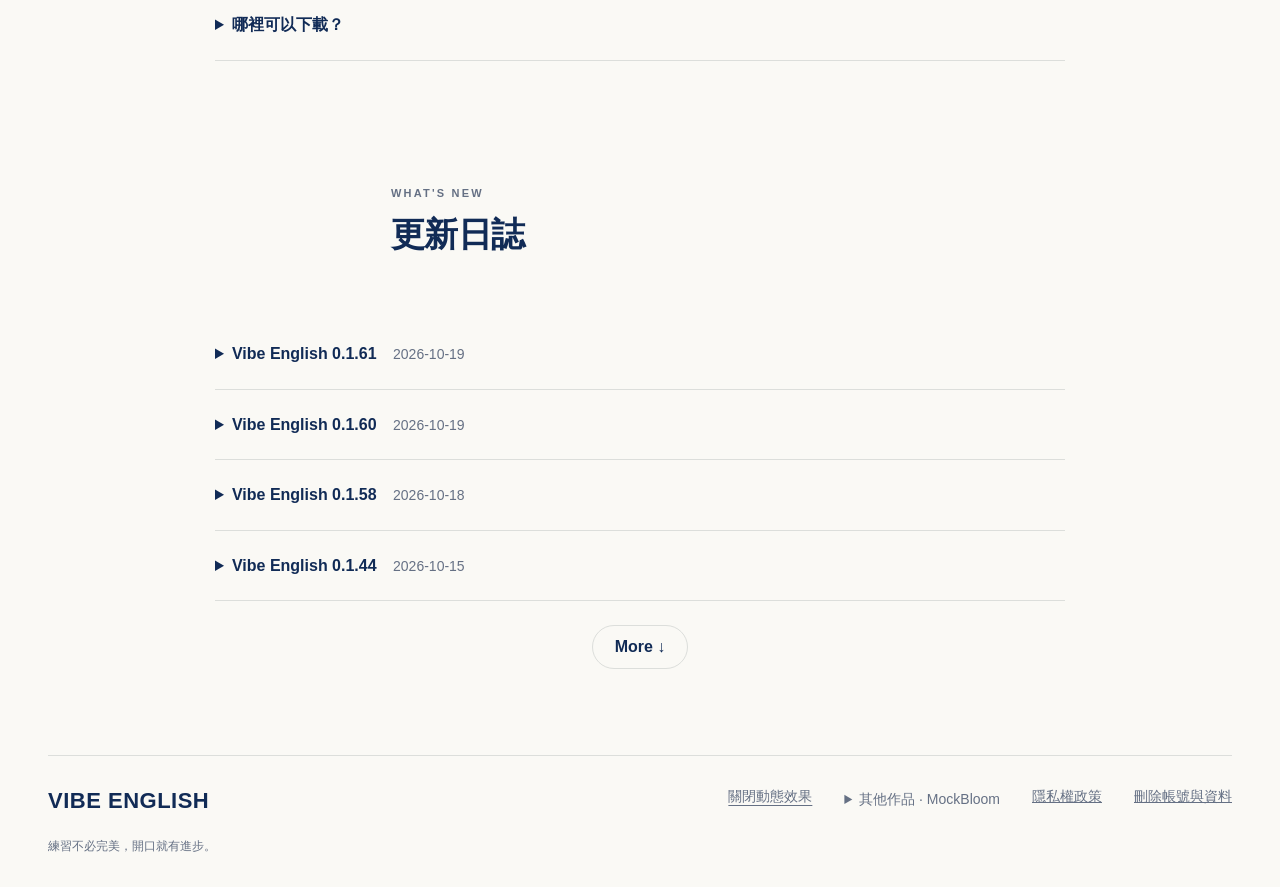
==== commit 98127cfe: "同步 Vibe English 0.1.61 Alpha 已發布更新日誌" ====
--- a/index.html
+++ b/index.html
@@ -72,6 +72,23 @@
   <details class="release-entry">
     <summary>
       <h3 class="release-heading">
+        <span class="release-version">Vibe English 0.1.61</span>
+        <time class="release-date" datetime="2026-10-19">2026-10-19</time>
+      </h3>
+    </summary>
+    <div class="release-content">
+    <p class="release-channel">Alpha 封閉測試</p>
+    <ul>
+      <li>修正聊天室回看較早訊息與閱讀位置。</li>
+      <li>改善情境角色回應，減少不必要的重複。</li>
+      <li>提升語音辨識與角色朗讀的備援穩定性，減少暫時失敗。</li>
+      <li>新增情境聊天室螢幕恆亮選項，避免息屏中斷練習。</li>
+    </ul>
+    </div>
+  </details>
+  <details class="release-entry">
+    <summary>
+      <h3 class="release-heading">
         <span class="release-version">Vibe English 0.1.60</span>
         <time class="release-date" datetime="2026-10-19">2026-10-19</time>
       </h3>
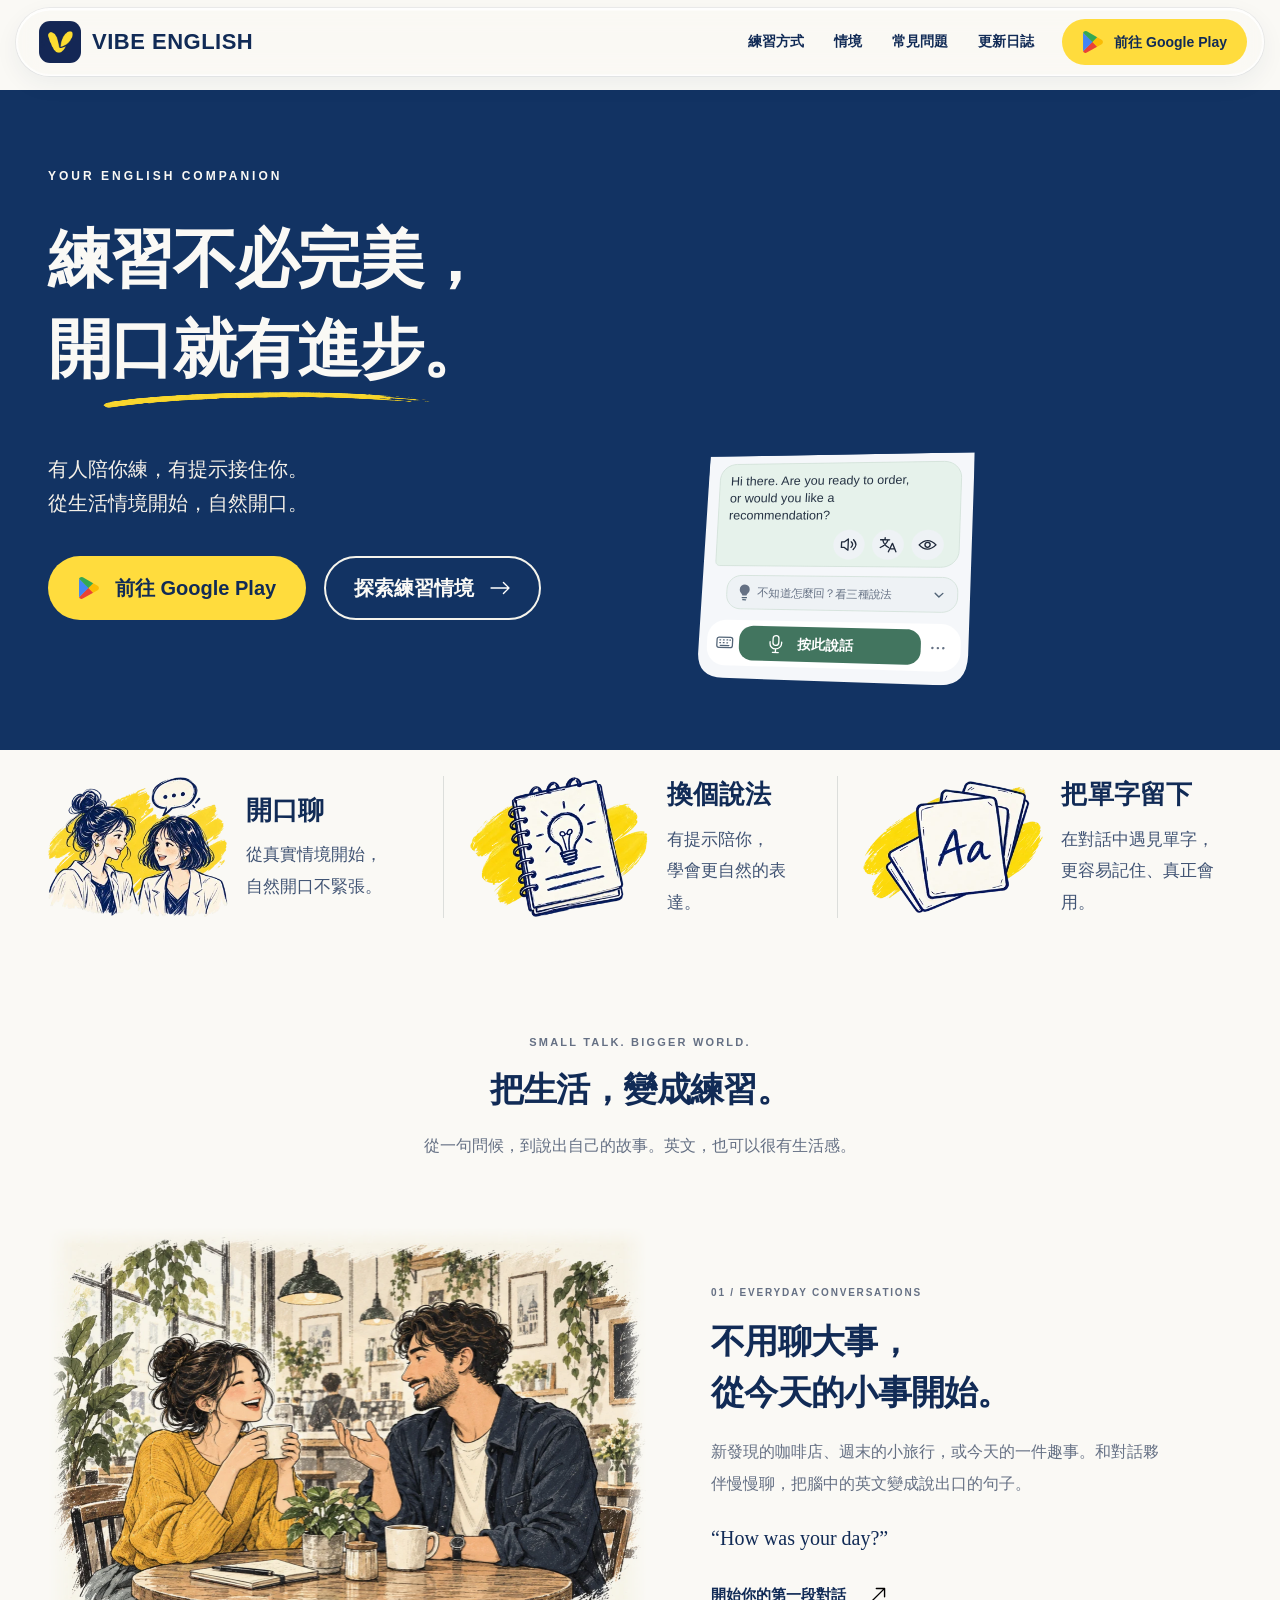
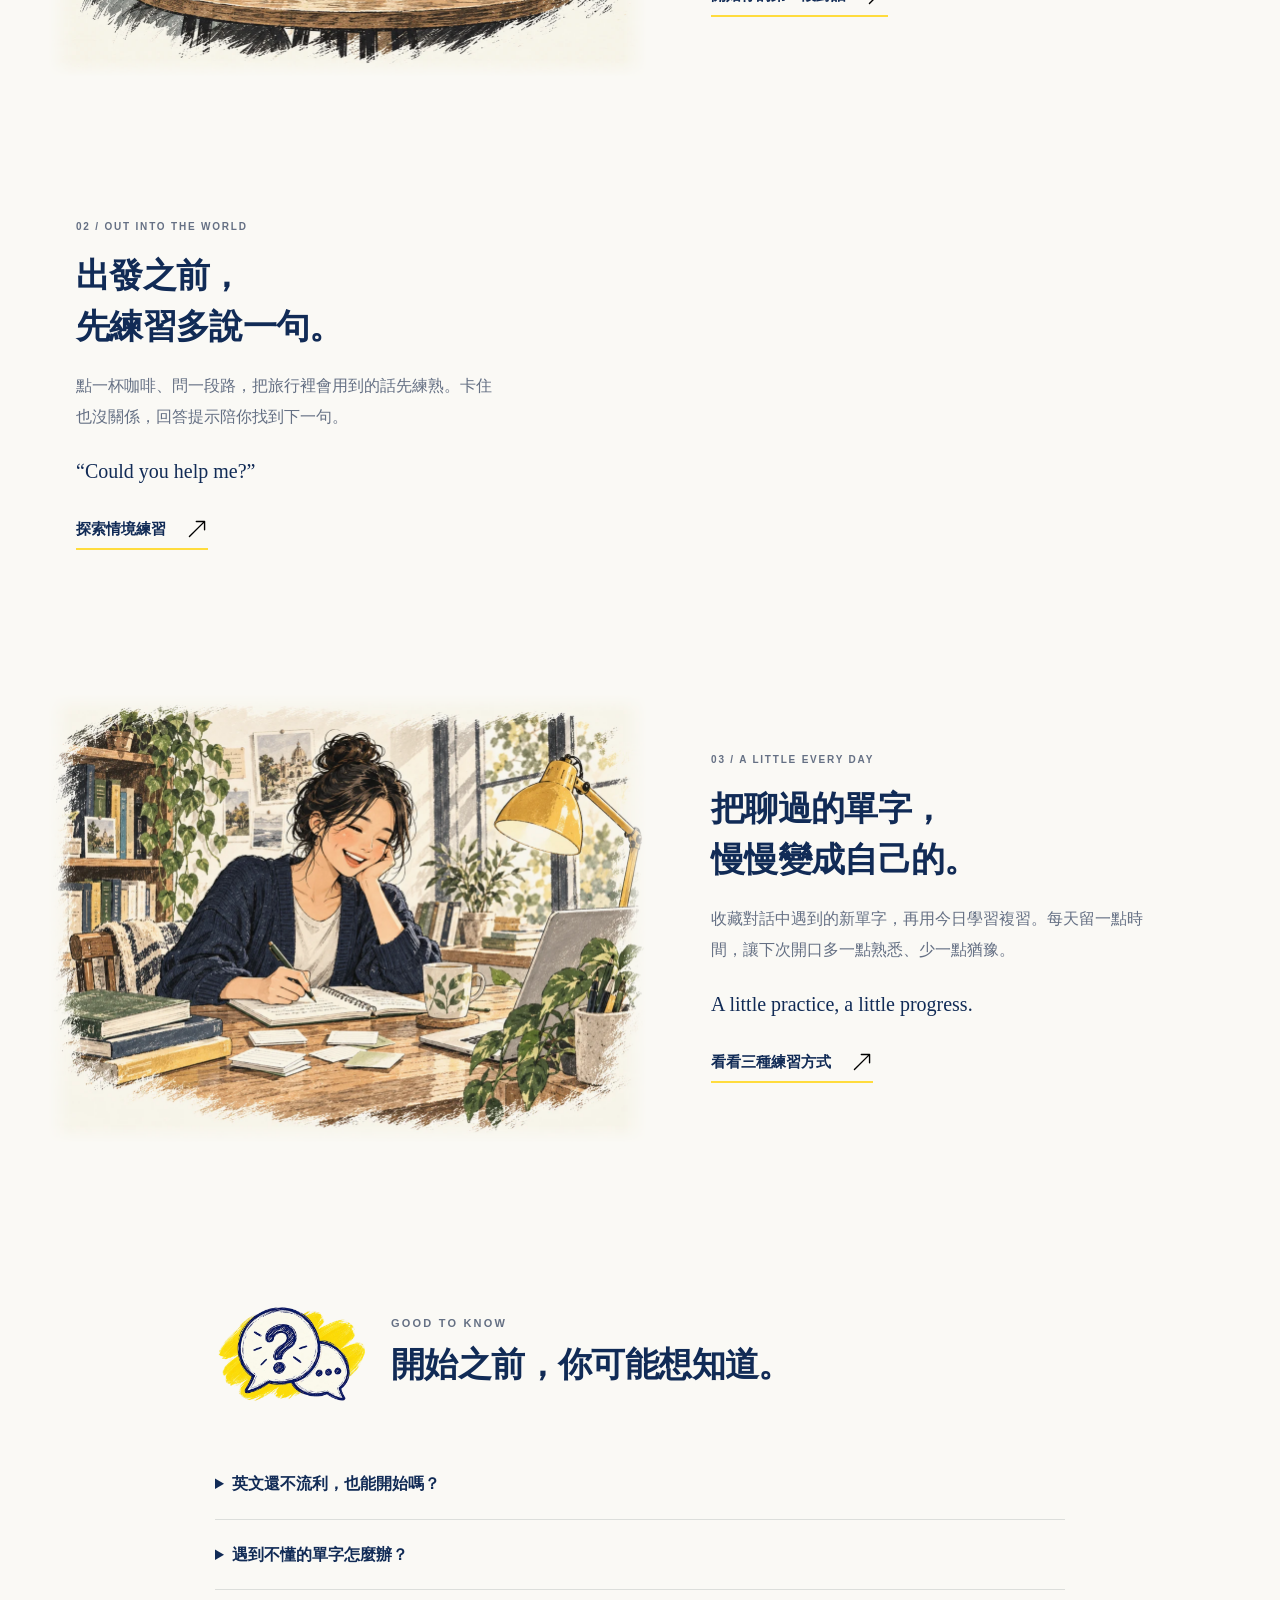
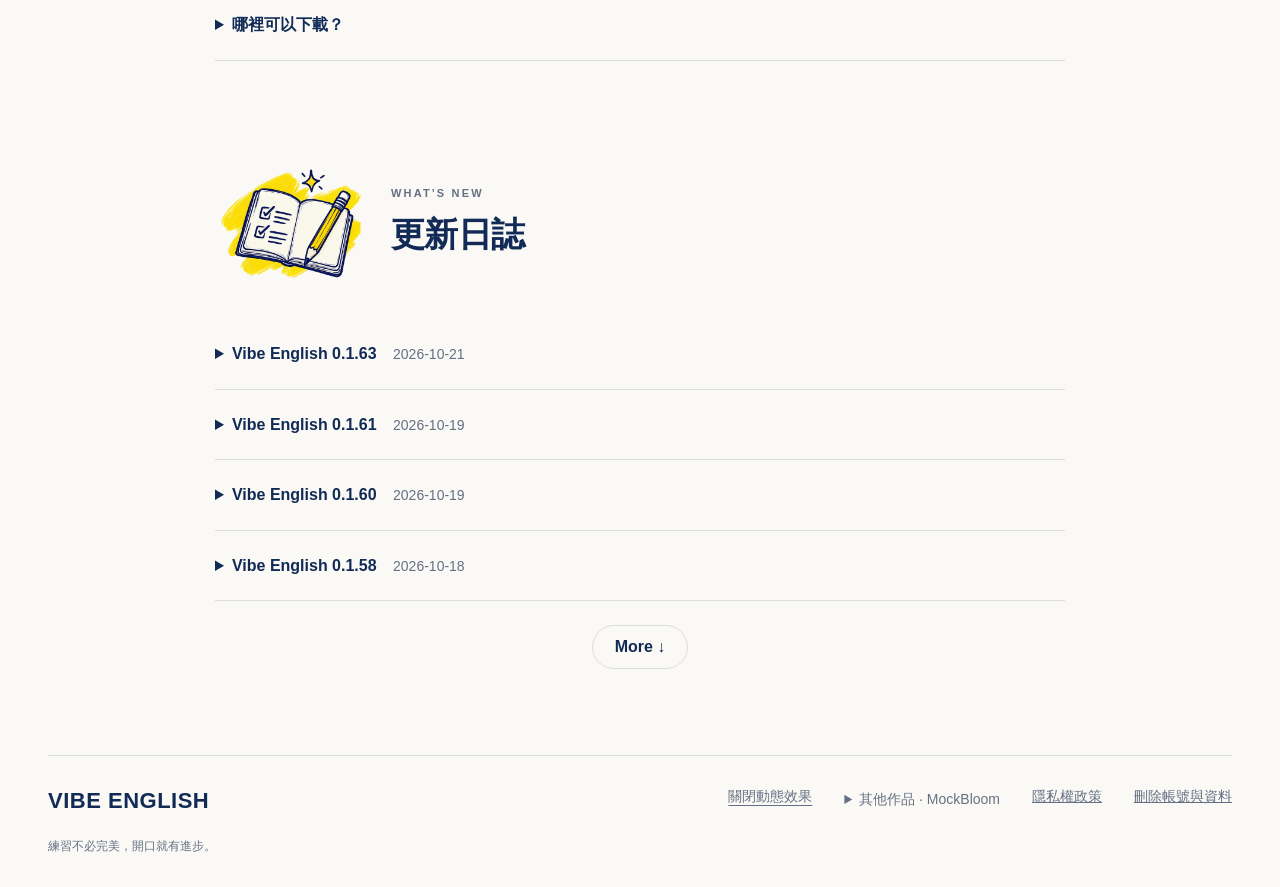
==== commit 28903454: "同步 Vibe English 0.1.63 Alpha 已發布更新日誌" ====
--- a/index.html
+++ b/index.html
@@ -72,6 +72,24 @@
   <details class="release-entry">
     <summary>
       <h3 class="release-heading">
+        <span class="release-version">Vibe English 0.1.63</span>
+        <time class="release-date" datetime="2026-10-21">2026-10-21</time>
+      </h3>
+    </summary>
+    <div class="release-content">
+    <p class="release-channel">Alpha 封閉測試</p>
+    <ul>
+      <li>修正金幣獎勵與廣告加碼資格不同步，額滿或已領取時隱藏入口，冷卻期間顯示倒數。</li>
+      <li>改善對話、情境目標與複習獎勵入帳及中斷恢復，基本任務可於七天內補領且不重複入帳。</li>
+      <li>改善語音辨識、對話及學習工具的故障備援與等待。</li>
+      <li>減少切頁時重複的動畫工作，維持原有介面與操作。</li>
+      <li>已知問題：部分低階裝置切頁偶有掉幀。</li>
+    </ul>
+    </div>
+  </details>
+  <details class="release-entry">
+    <summary>
+      <h3 class="release-heading">
         <span class="release-version">Vibe English 0.1.61</span>
         <time class="release-date" datetime="2026-10-19">2026-10-19</time>
       </h3>
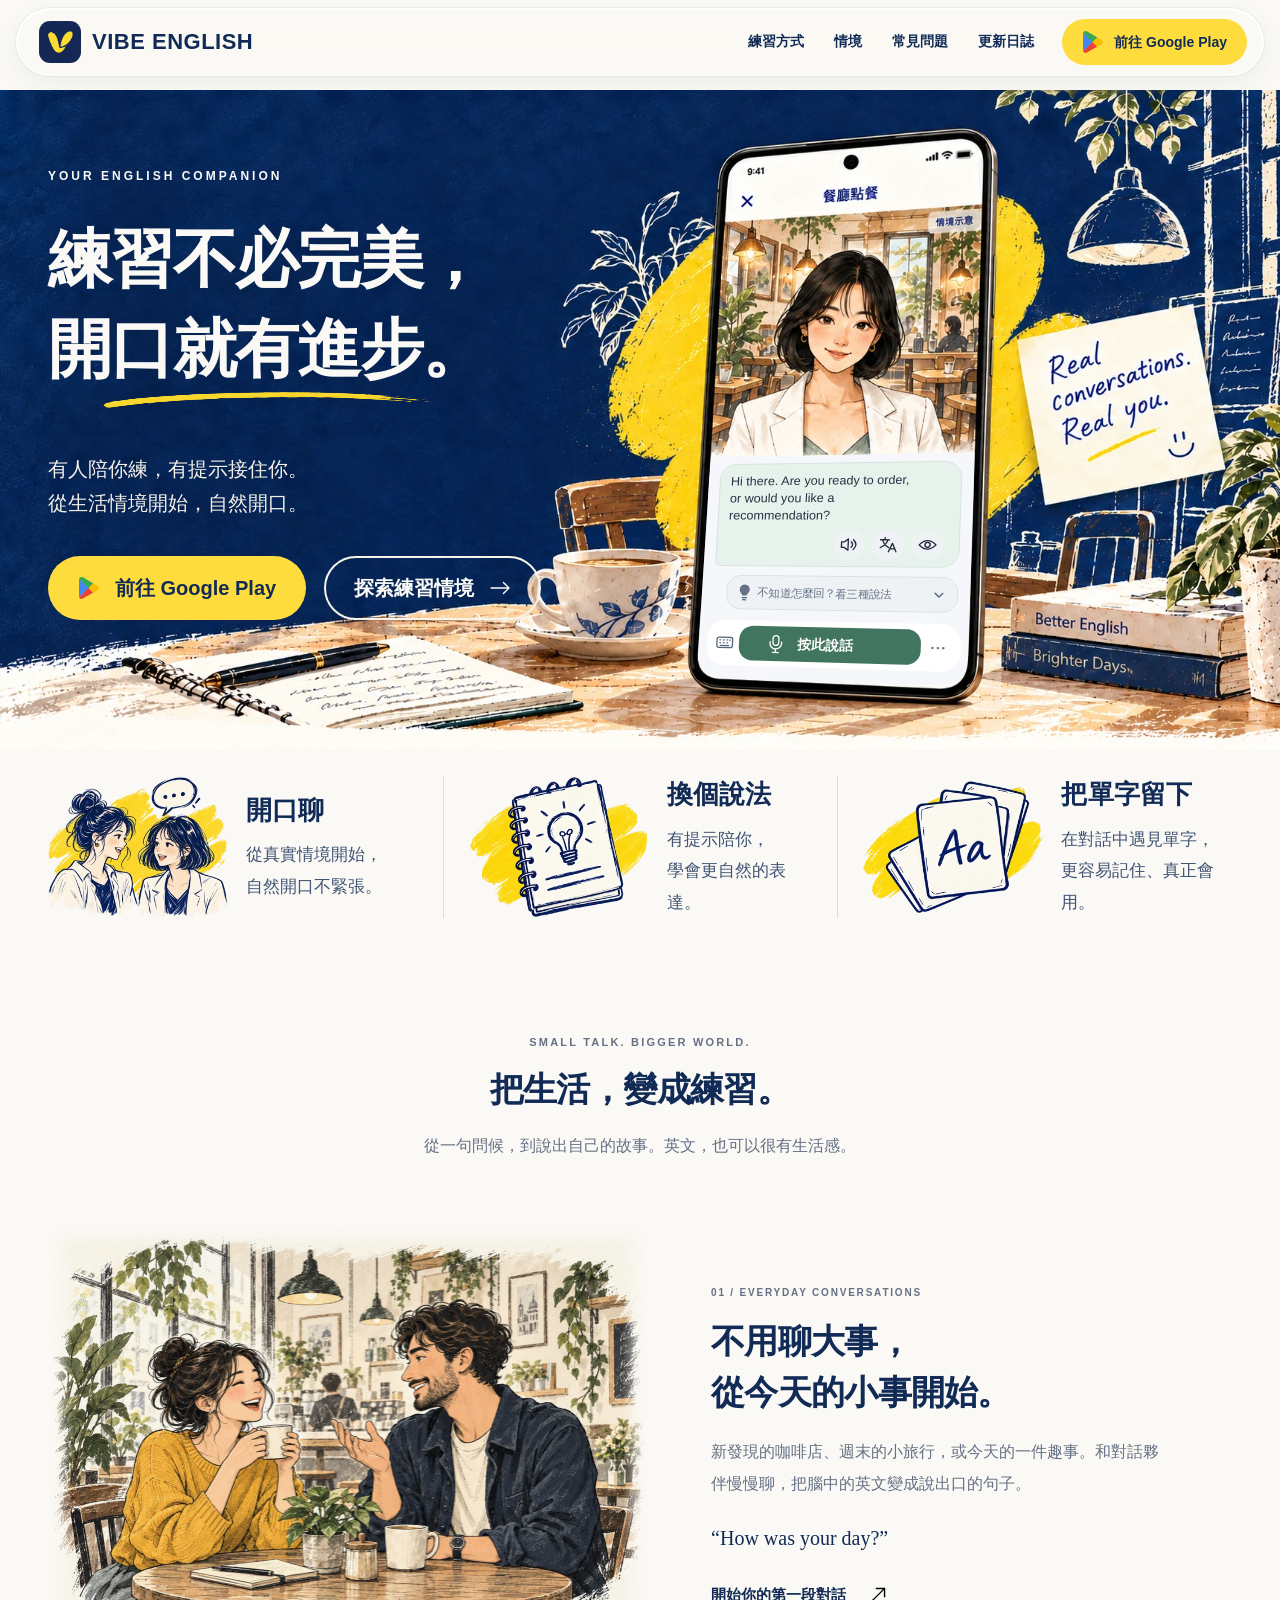
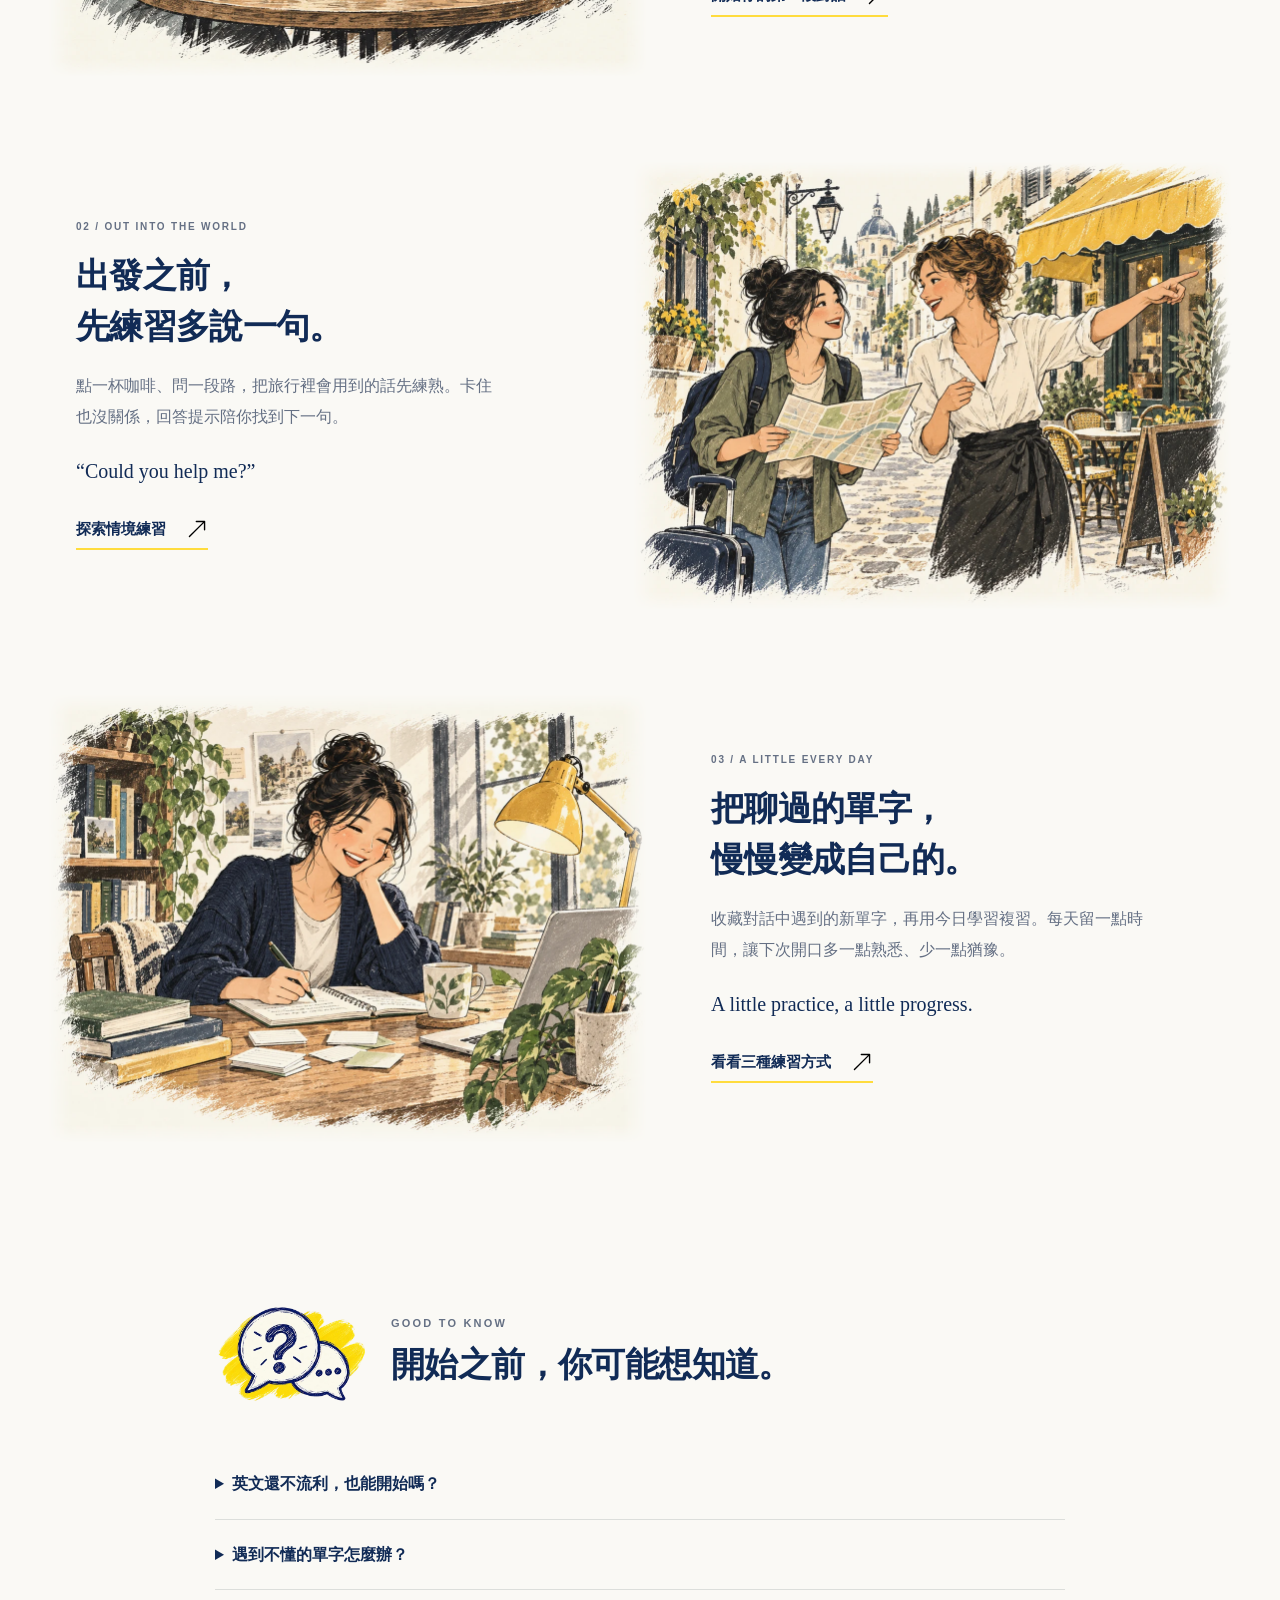
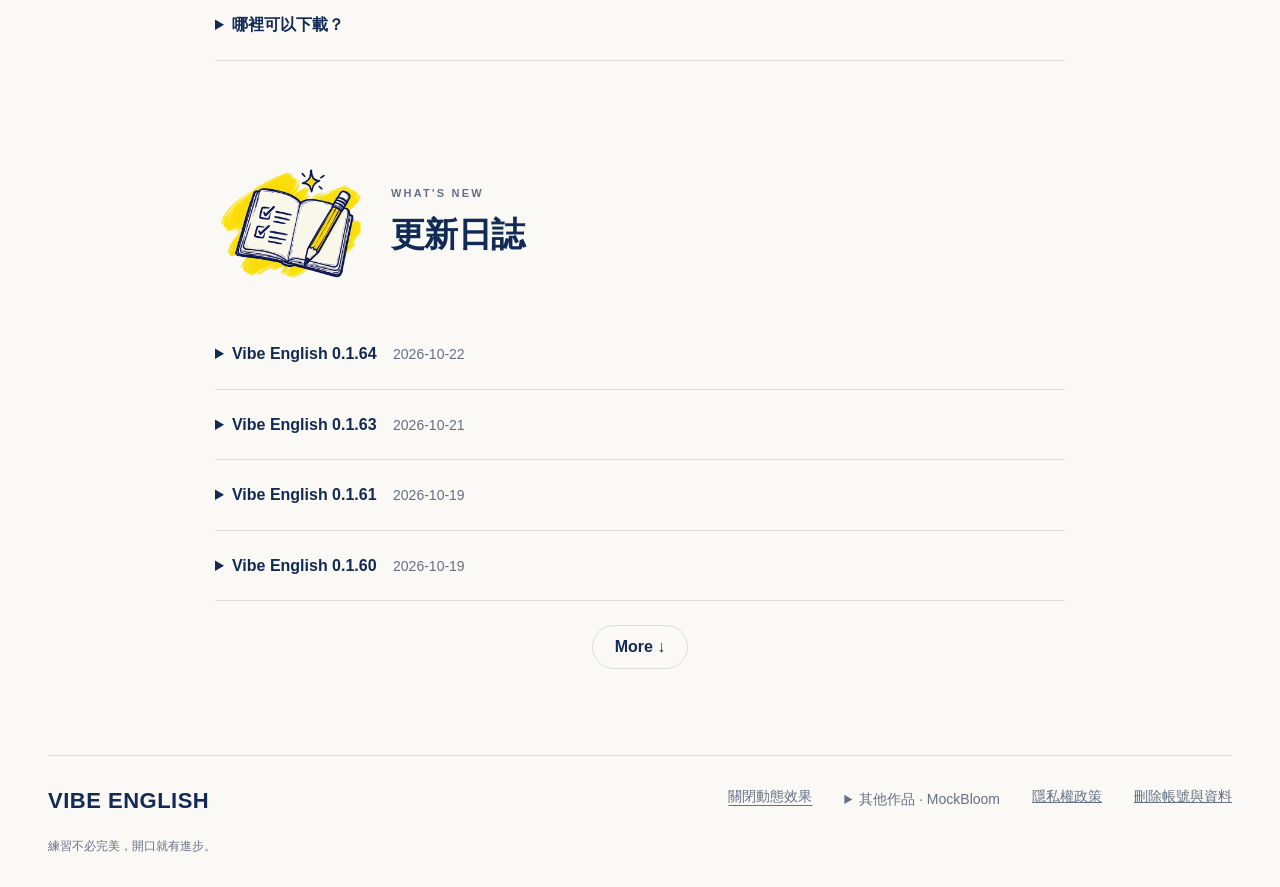
==== commit 979e8da0: "同步 Vibe English 0.1.64 已發布 Alpha 更新日誌" ====
--- a/index.html
+++ b/index.html
@@ -72,6 +72,25 @@
   <details class="release-entry">
     <summary>
       <h3 class="release-heading">
+        <span class="release-version">Vibe English 0.1.64</span>
+        <time class="release-date" datetime="2026-10-22">2026-10-22</time>
+      </h3>
+    </summary>
+    <div class="release-content">
+    <p class="release-channel">Alpha 封閉測試</p>
+    <ul>
+      <li>單字本詞義詳解預設半高開啟，可上拉展開全文。</li>
+      <li>今日學習提示與正解答案改用一般字重。</li>
+      <li>單字、例句與選擇題加入行內發音喇叭，例句圖示縮小並保留點擊範圍。</li>
+      <li>選項採用與三種說法一致的圈圈數字。</li>
+      <li>修正學習及選擇題長內容的底部捲動，讓下一個按鈕完整顯示。</li>
+      <li>已知問題：部分低階裝置切頁或單字頁連續捲動偶有掉幀，備援服務偶有延遲。</li>
+    </ul>
+    </div>
+  </details>
+  <details class="release-entry">
+    <summary>
+      <h3 class="release-heading">
         <span class="release-version">Vibe English 0.1.63</span>
         <time class="release-date" datetime="2026-10-21">2026-10-21</time>
       </h3>
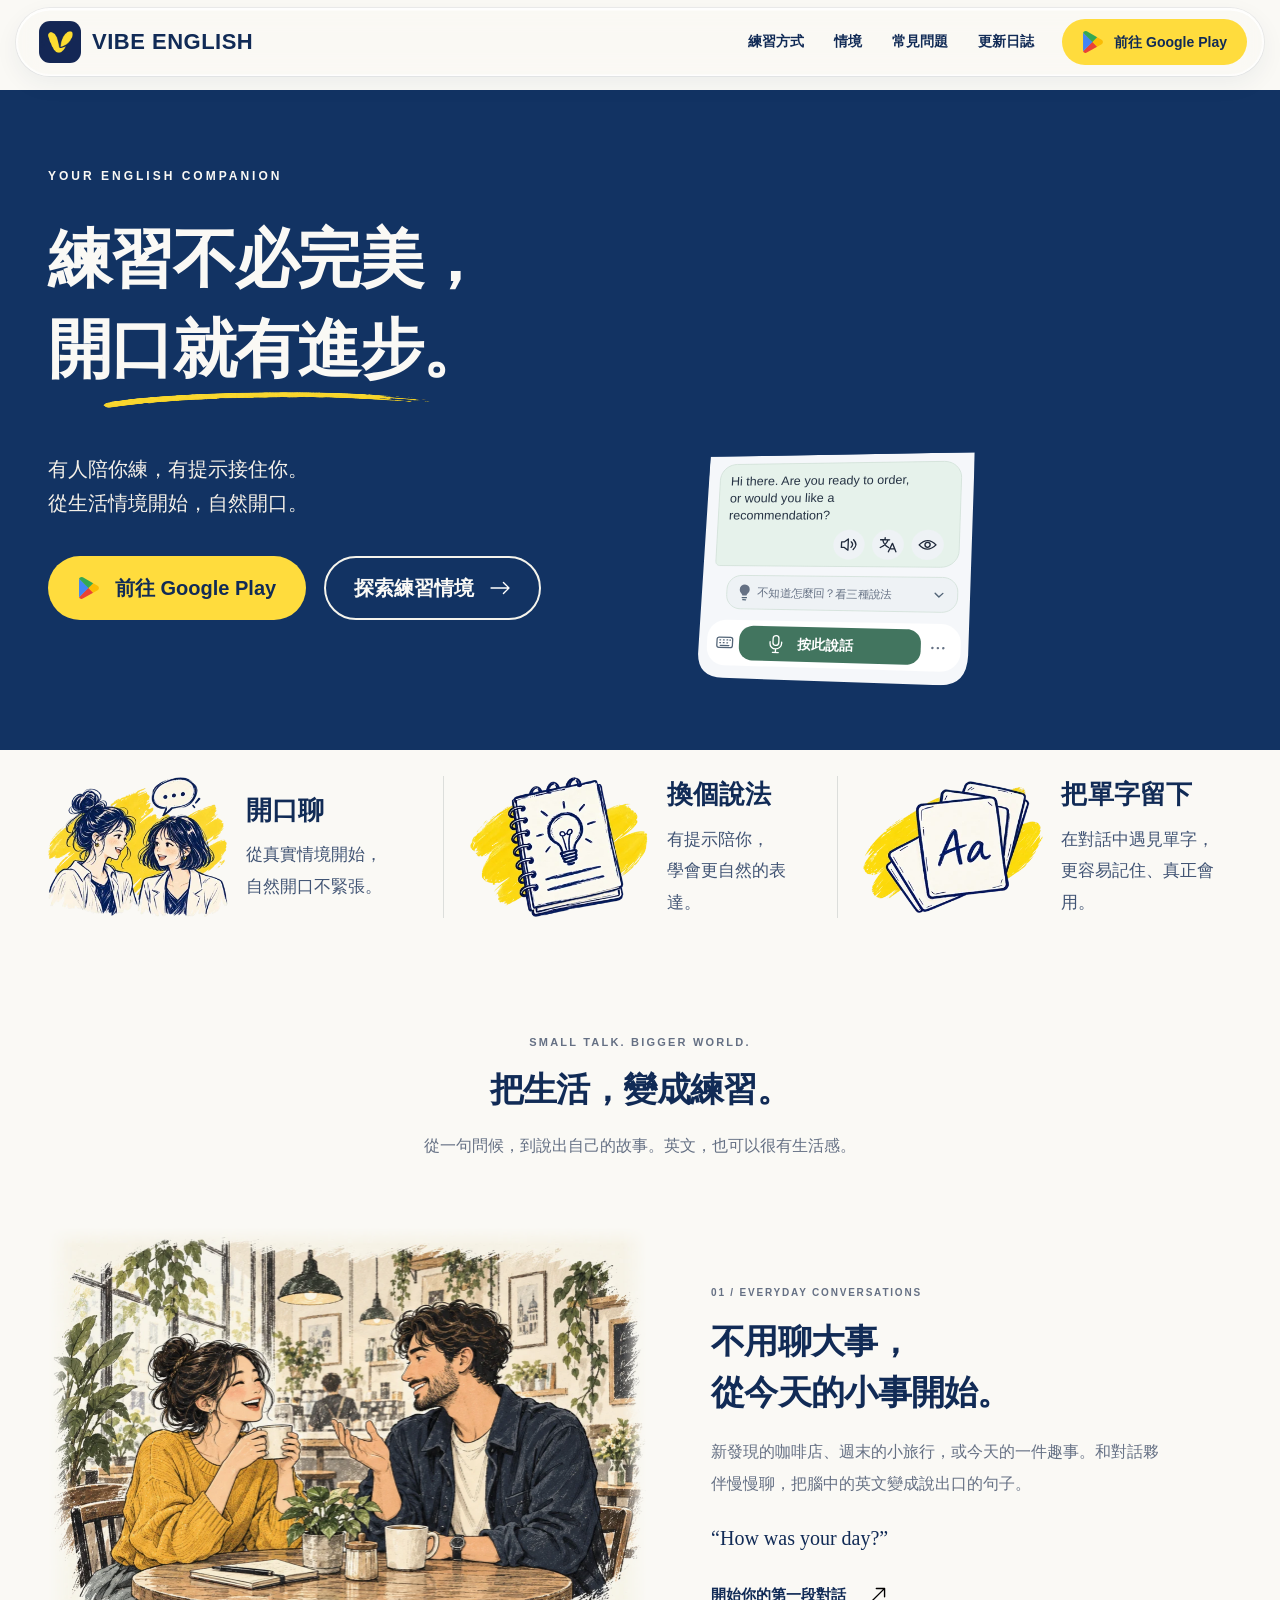
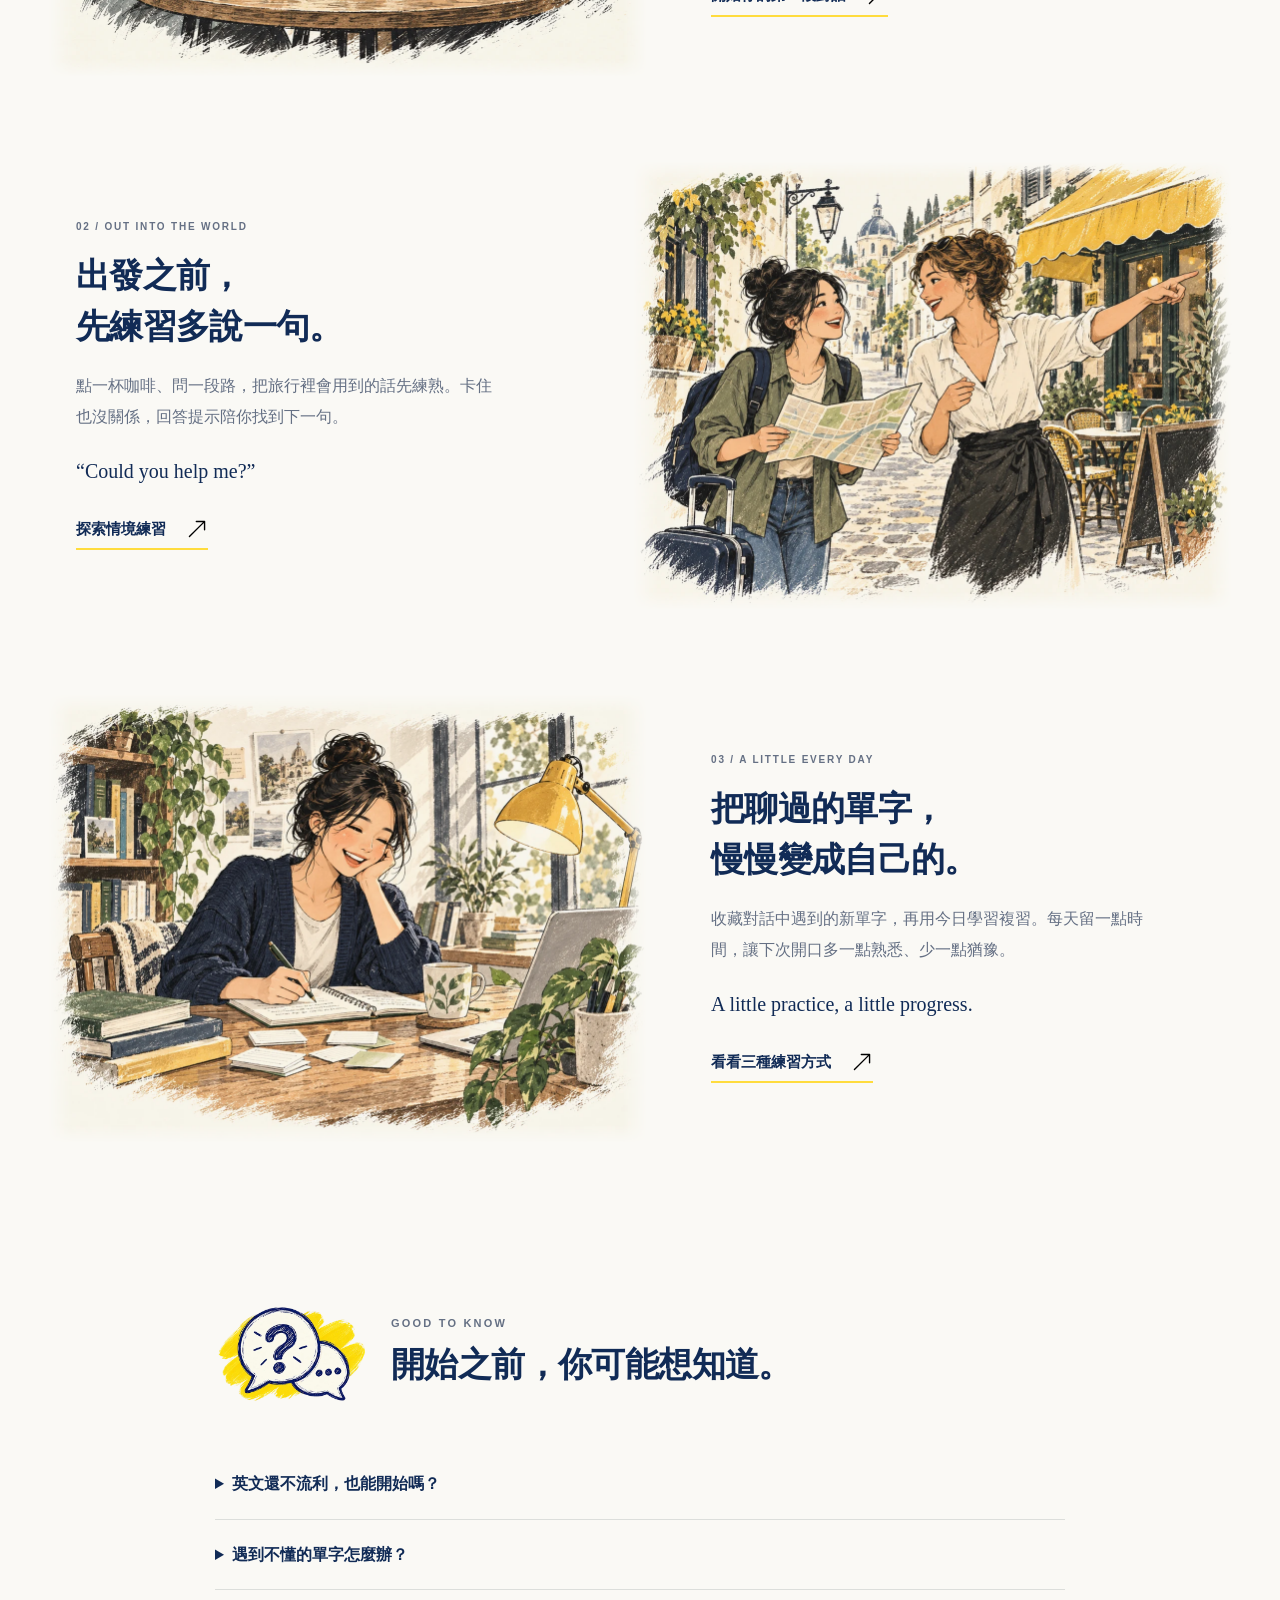
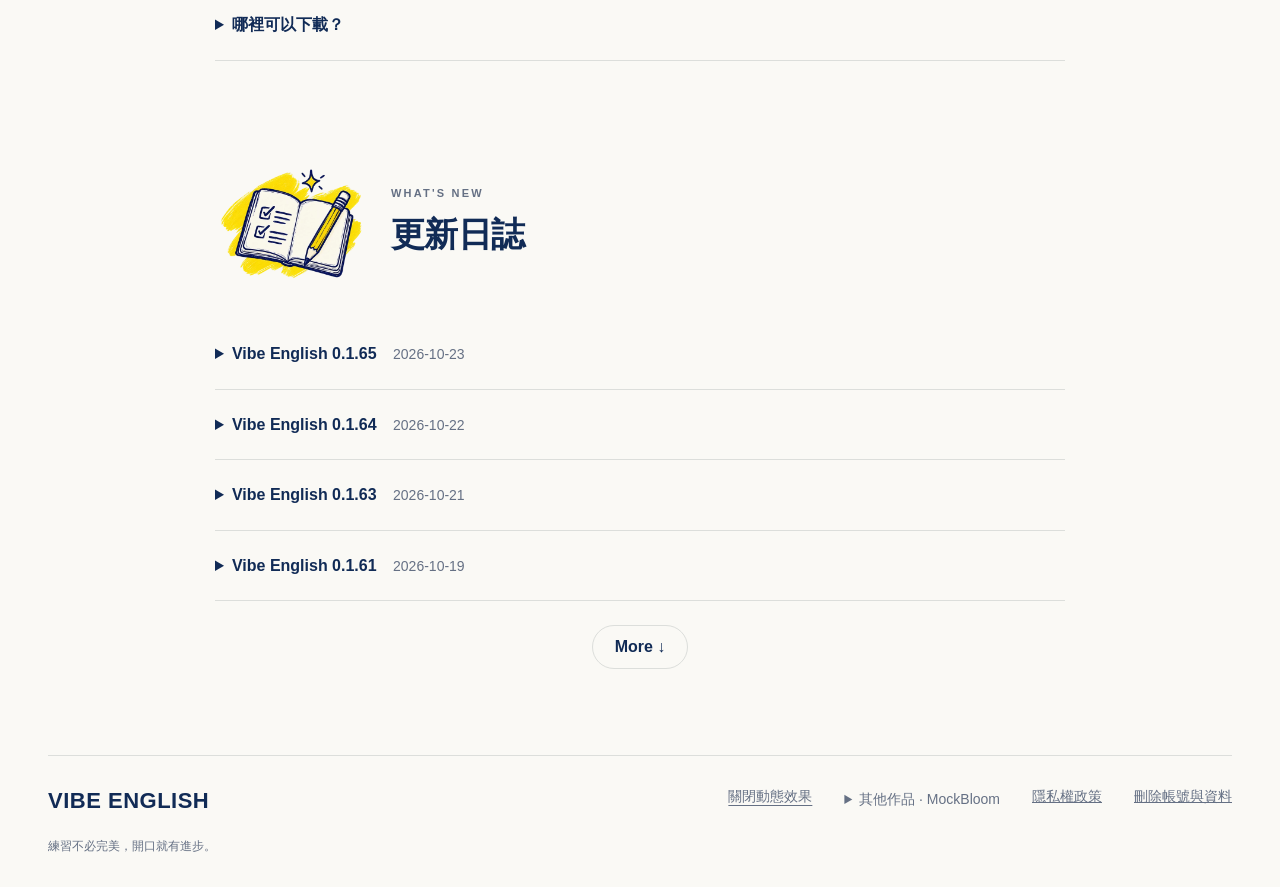
==== commit eeb82013: "同步 Vibe English 0.1.65 已發布 Alpha 更新日誌" ====
--- a/index.html
+++ b/index.html
@@ -72,6 +72,24 @@
   <details class="release-entry">
     <summary>
       <h3 class="release-heading">
+        <span class="release-version">Vibe English 0.1.65</span>
+        <time class="release-date" datetime="2026-10-23">2026-10-23</time>
+      </h3>
+    </summary>
+    <div class="release-content">
+    <p class="release-channel">Alpha 封閉測試</p>
+    <ul>
+      <li>修正今日學習完成後金幣未入帳，保存學習開始時間並支援符合資格的舊紀錄補領。</li>
+      <li>釐清每日新詞目標與學習金幣任務的說明。</li>
+      <li>情境目標完成改在 AI 回覆朗讀結束後，以原有下方提示與音效通知，避免彈窗中斷對話。</li>
+      <li>移除帳號的重複說明入口，保留立即同步功能。</li>
+      <li>已知問題：部分低階裝置切頁、首頁或單字頁連續捲動偶有掉幀，備援服務偶有延遲。</li>
+    </ul>
+    </div>
+  </details>
+  <details class="release-entry">
+    <summary>
+      <h3 class="release-heading">
         <span class="release-version">Vibe English 0.1.64</span>
         <time class="release-date" datetime="2026-10-22">2026-10-22</time>
       </h3>
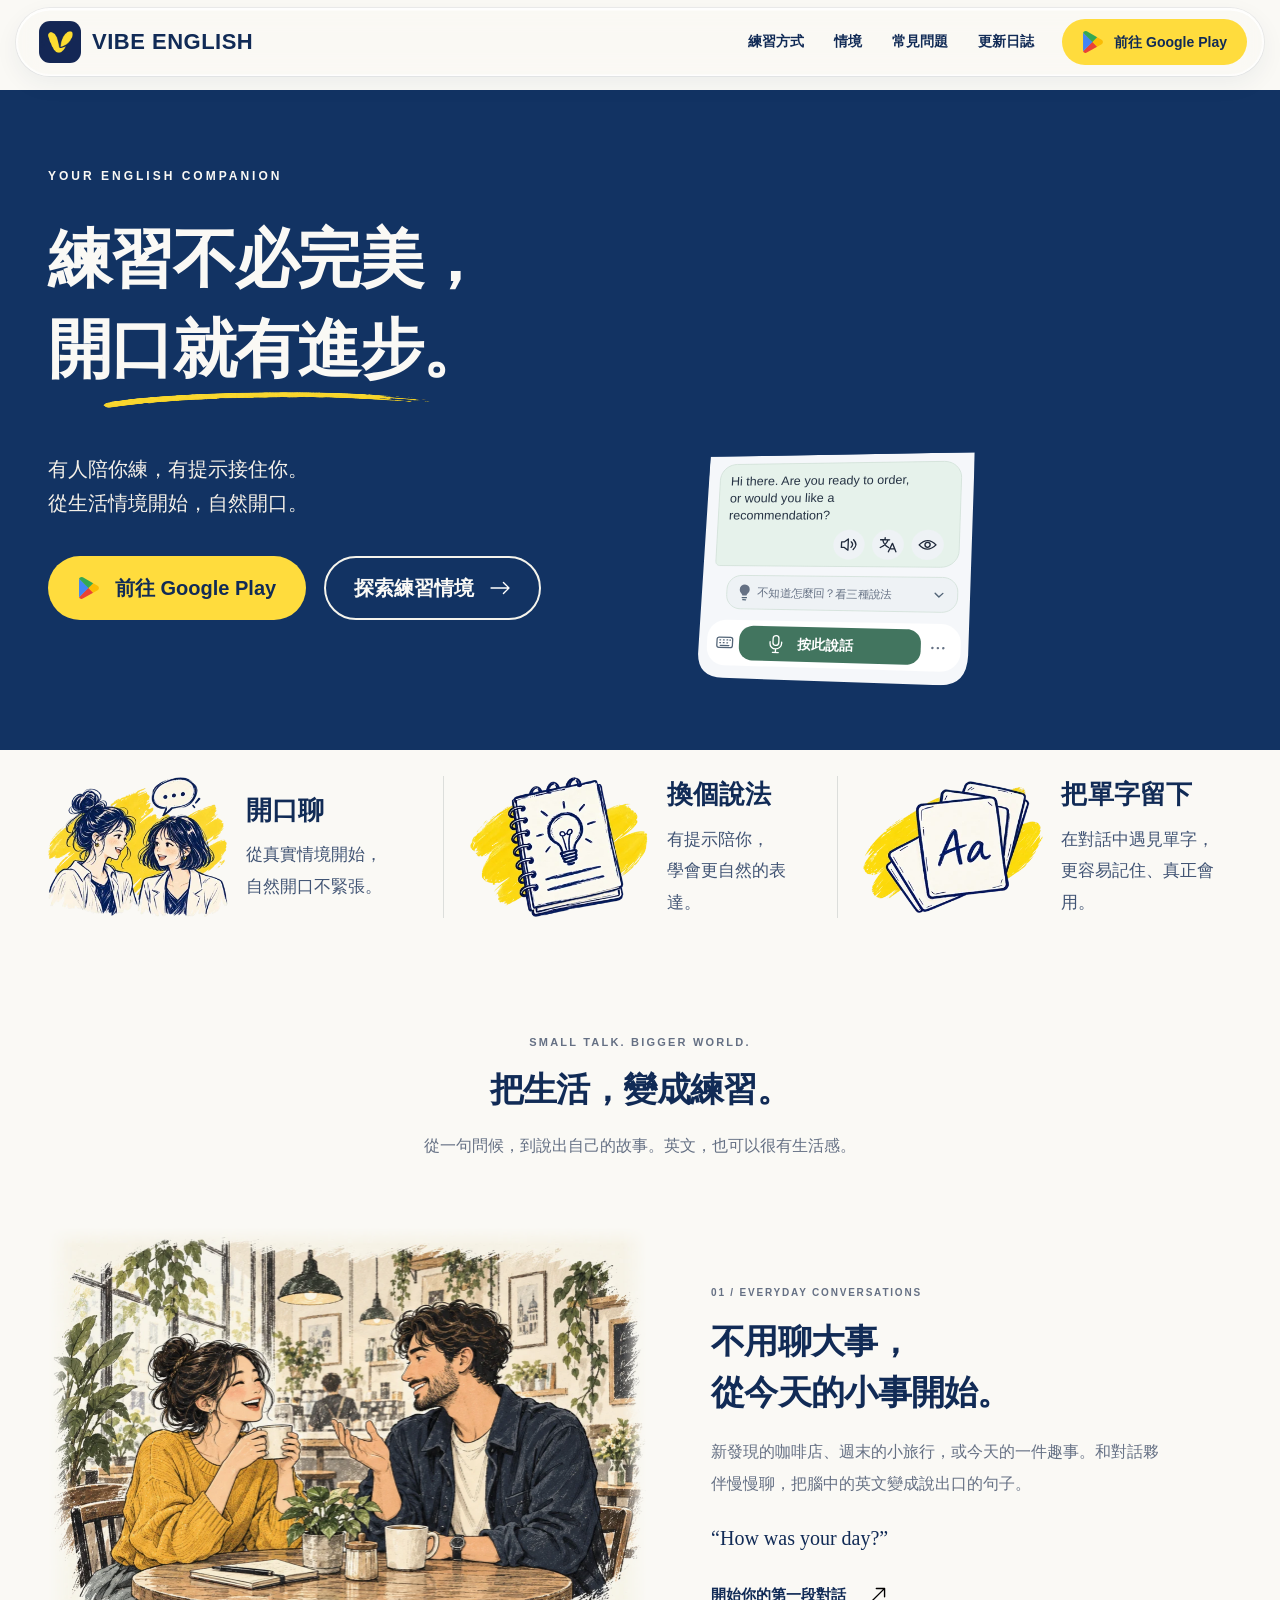
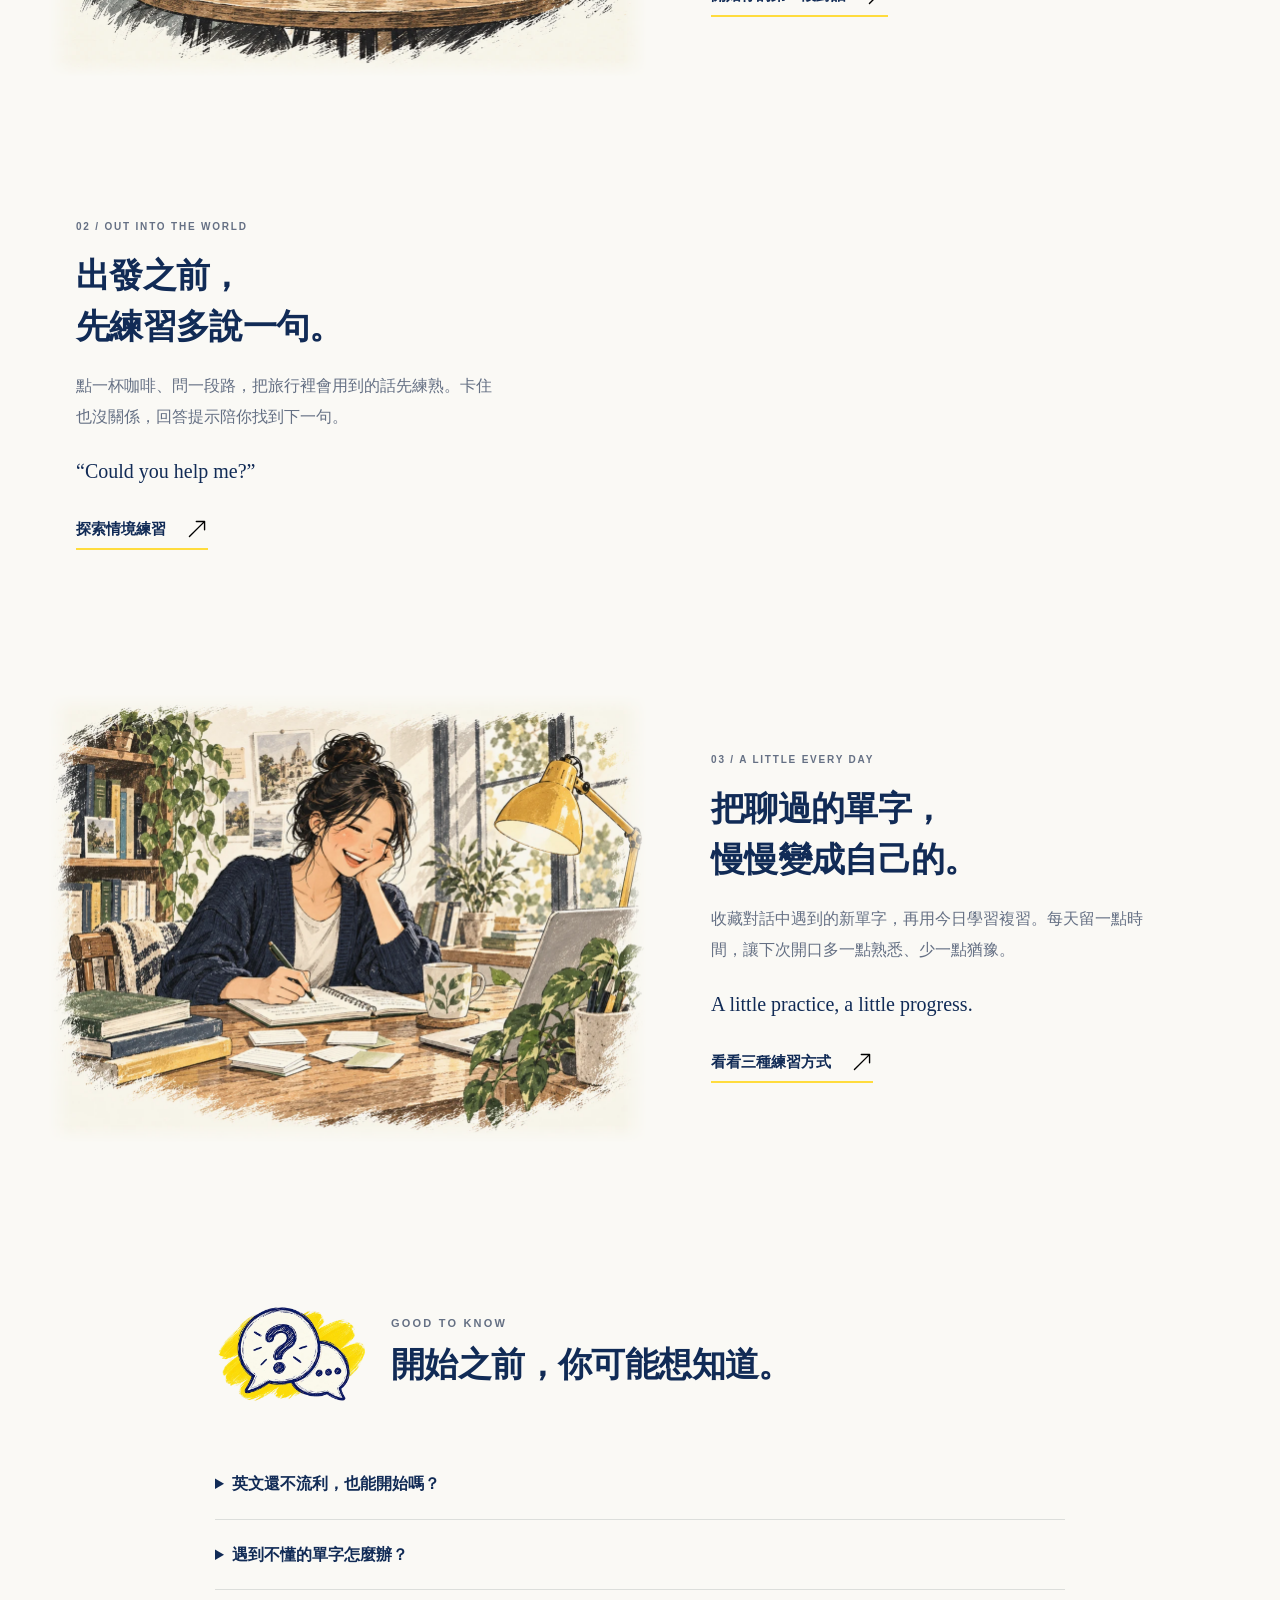
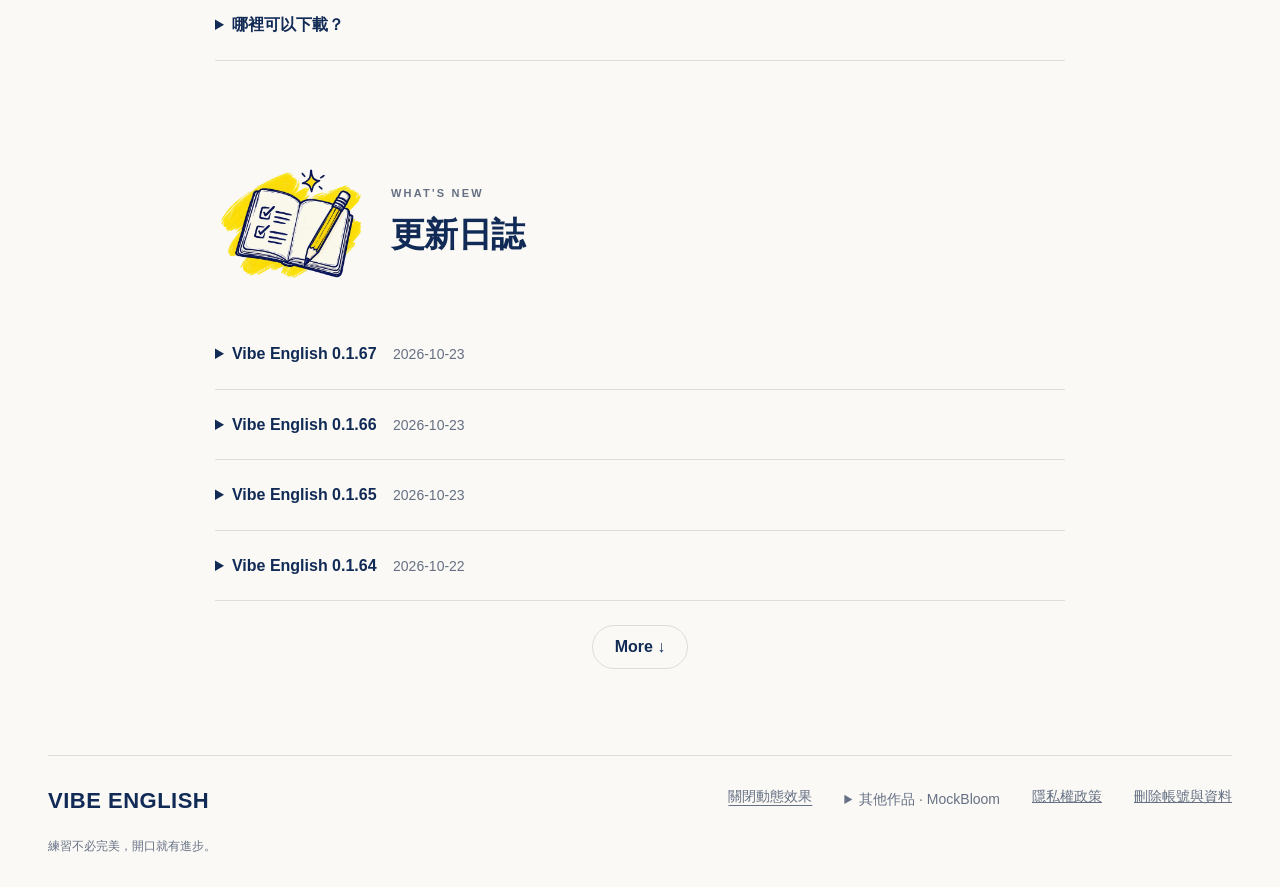
==== commit c7d65936: "同步已發布 v0.1.66 與 v0.1.67 更新日誌" ====
--- a/index.html
+++ b/index.html
@@ -72,6 +72,39 @@
   <details class="release-entry">
     <summary>
       <h3 class="release-heading">
+        <span class="release-version">Vibe English 0.1.67</span>
+        <time class="release-date" datetime="2026-10-23">2026-10-23</time>
+      </h3>
+    </summary>
+    <div class="release-content">
+    <p class="release-channel">Alpha 封閉測試</p>
+    <ul>
+      <li>改善聊天與語音請求的等待上限、取消處理及安全驗證重送，減少網路異常時長時間等待。</li>
+      <li>修正缺少主要語音辨識設定時，無法使用既有備援的情況。</li>
+      <li>更新未付費 Gemini 資料用途說明。介面、模型、角色語音、金幣與廣告規則維持原有流程。</li>
+      <li>已知問題：部分低階裝置偶發掉幀，備援服務偶有延遲。</li>
+    </ul>
+    </div>
+  </details>
+  <details class="release-entry">
+    <summary>
+      <h3 class="release-heading">
+        <span class="release-version">Vibe English 0.1.66</span>
+        <time class="release-date" datetime="2026-10-23">2026-10-23</time>
+      </h3>
+    </summary>
+    <div class="release-content">
+    <p class="release-channel">Alpha 封閉測試</p>
+    <ul>
+      <li>修正首頁簽到紅點，僅在今日尚未簽到時顯示，簽到成功後移除。</li>
+      <li>情境聊天 AI 朗讀結束後，自動露出最新回覆尾端與「不知道怎麼回？看三種說法」入口；回看舊訊息時保留閱讀位置。</li>
+      <li>已知問題：部分低階裝置切頁、首頁或單字頁連續捲動偶有掉幀，備援服務偶有延遲。</li>
+    </ul>
+    </div>
+  </details>
+  <details class="release-entry">
+    <summary>
+      <h3 class="release-heading">
         <span class="release-version">Vibe English 0.1.65</span>
         <time class="release-date" datetime="2026-10-23">2026-10-23</time>
       </h3>
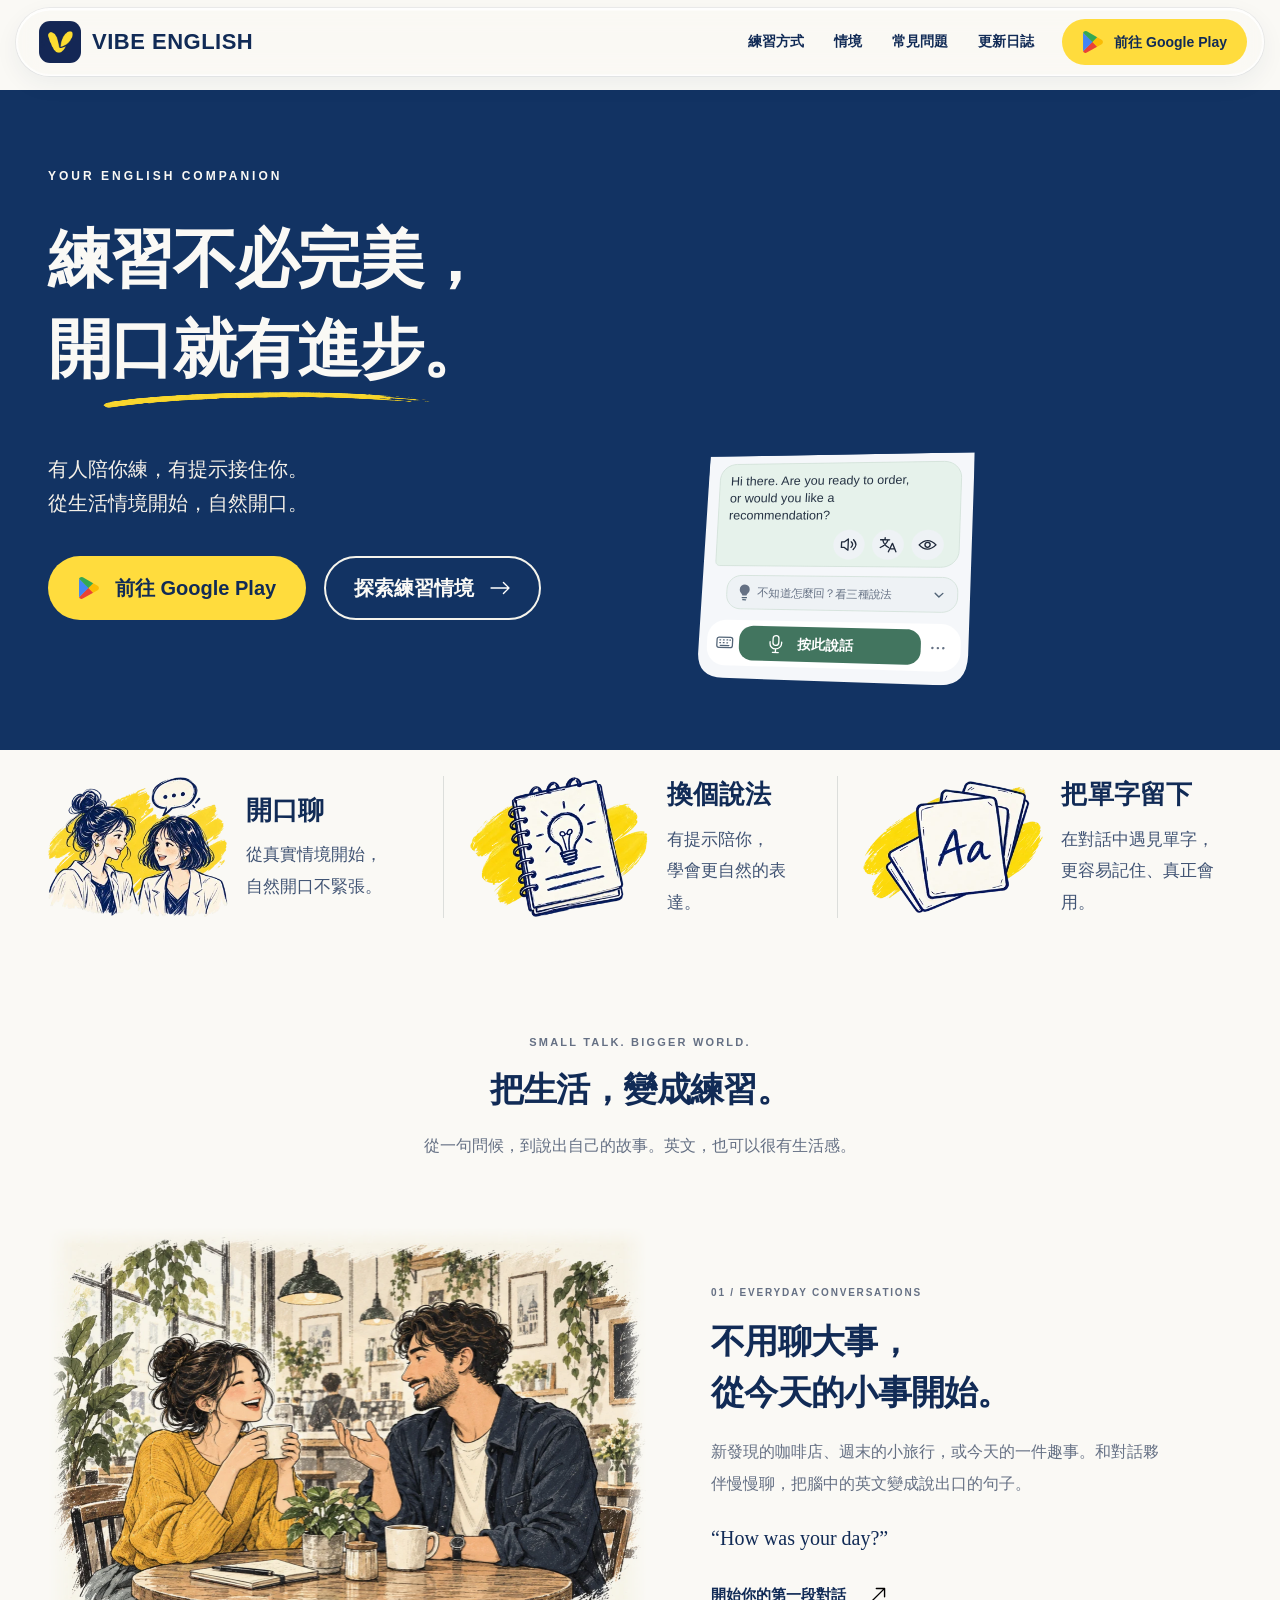
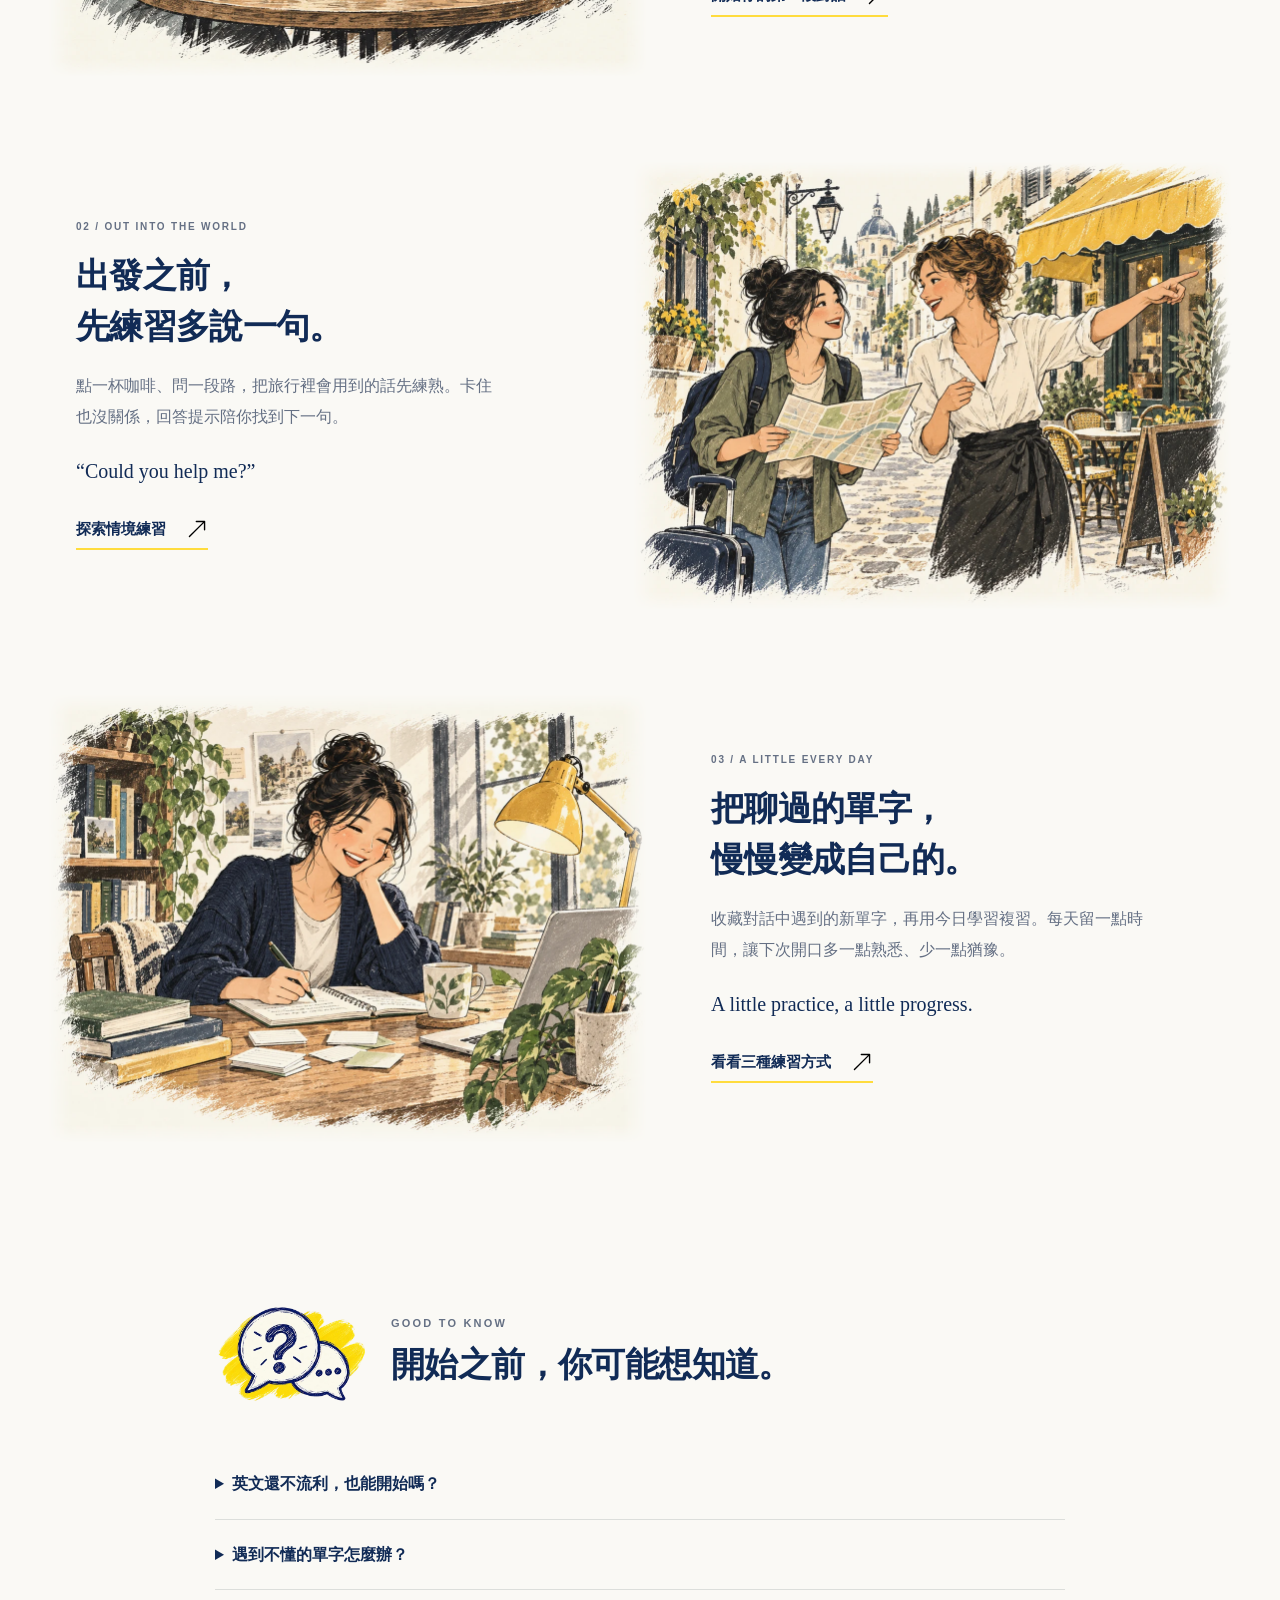
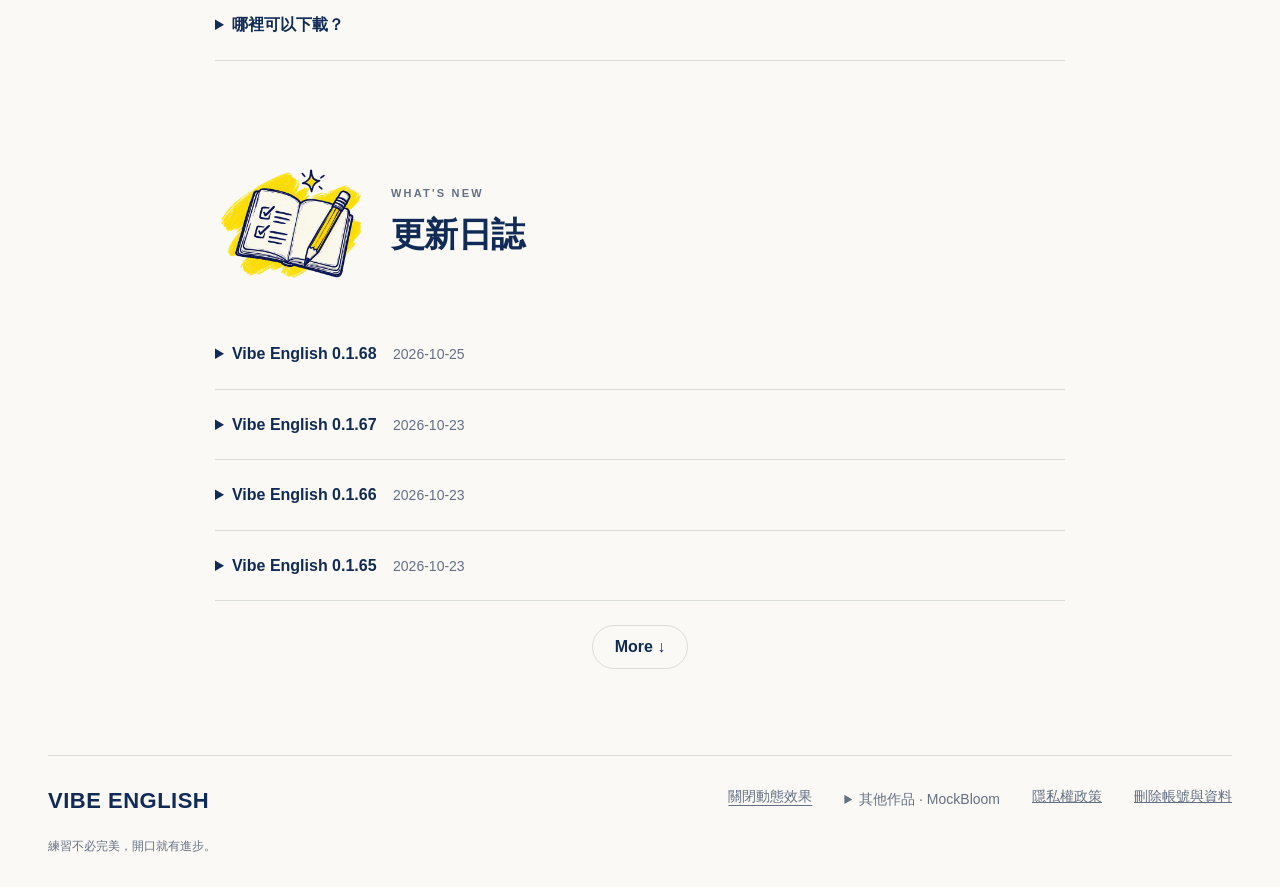
==== commit 46257377: "同步已發布的 V0.1.68 Alpha 更新日誌" ====
--- a/index.html
+++ b/index.html
@@ -72,6 +72,20 @@
   <details class="release-entry">
     <summary>
       <h3 class="release-heading">
+        <span class="release-version">Vibe English 0.1.68</span>
+        <time class="release-date" datetime="2026-10-25">2026-10-25</time>
+      </h3>
+    </summary>
+    <div class="release-content">
+    <p class="release-channel">Alpha 封閉測試</p>
+    <ul>
+      <li>新增「機上對話」與「行李轉盤」兩個情境，搭配專屬封面及聊天室背景。機上對話由角色扮演空姐，練習索取耳機、毯子、過夜包與詢問供餐時間，需 300 金幣解鎖；行李轉盤由角色扮演地勤人員，練習詢問轉盤及描述行李。沿用現有聊天、語音、金幣與帳號流程。</li>
+    </ul>
+    </div>
+  </details>
+  <details class="release-entry">
+    <summary>
+      <h3 class="release-heading">
         <span class="release-version">Vibe English 0.1.67</span>
         <time class="release-date" datetime="2026-10-23">2026-10-23</time>
       </h3>
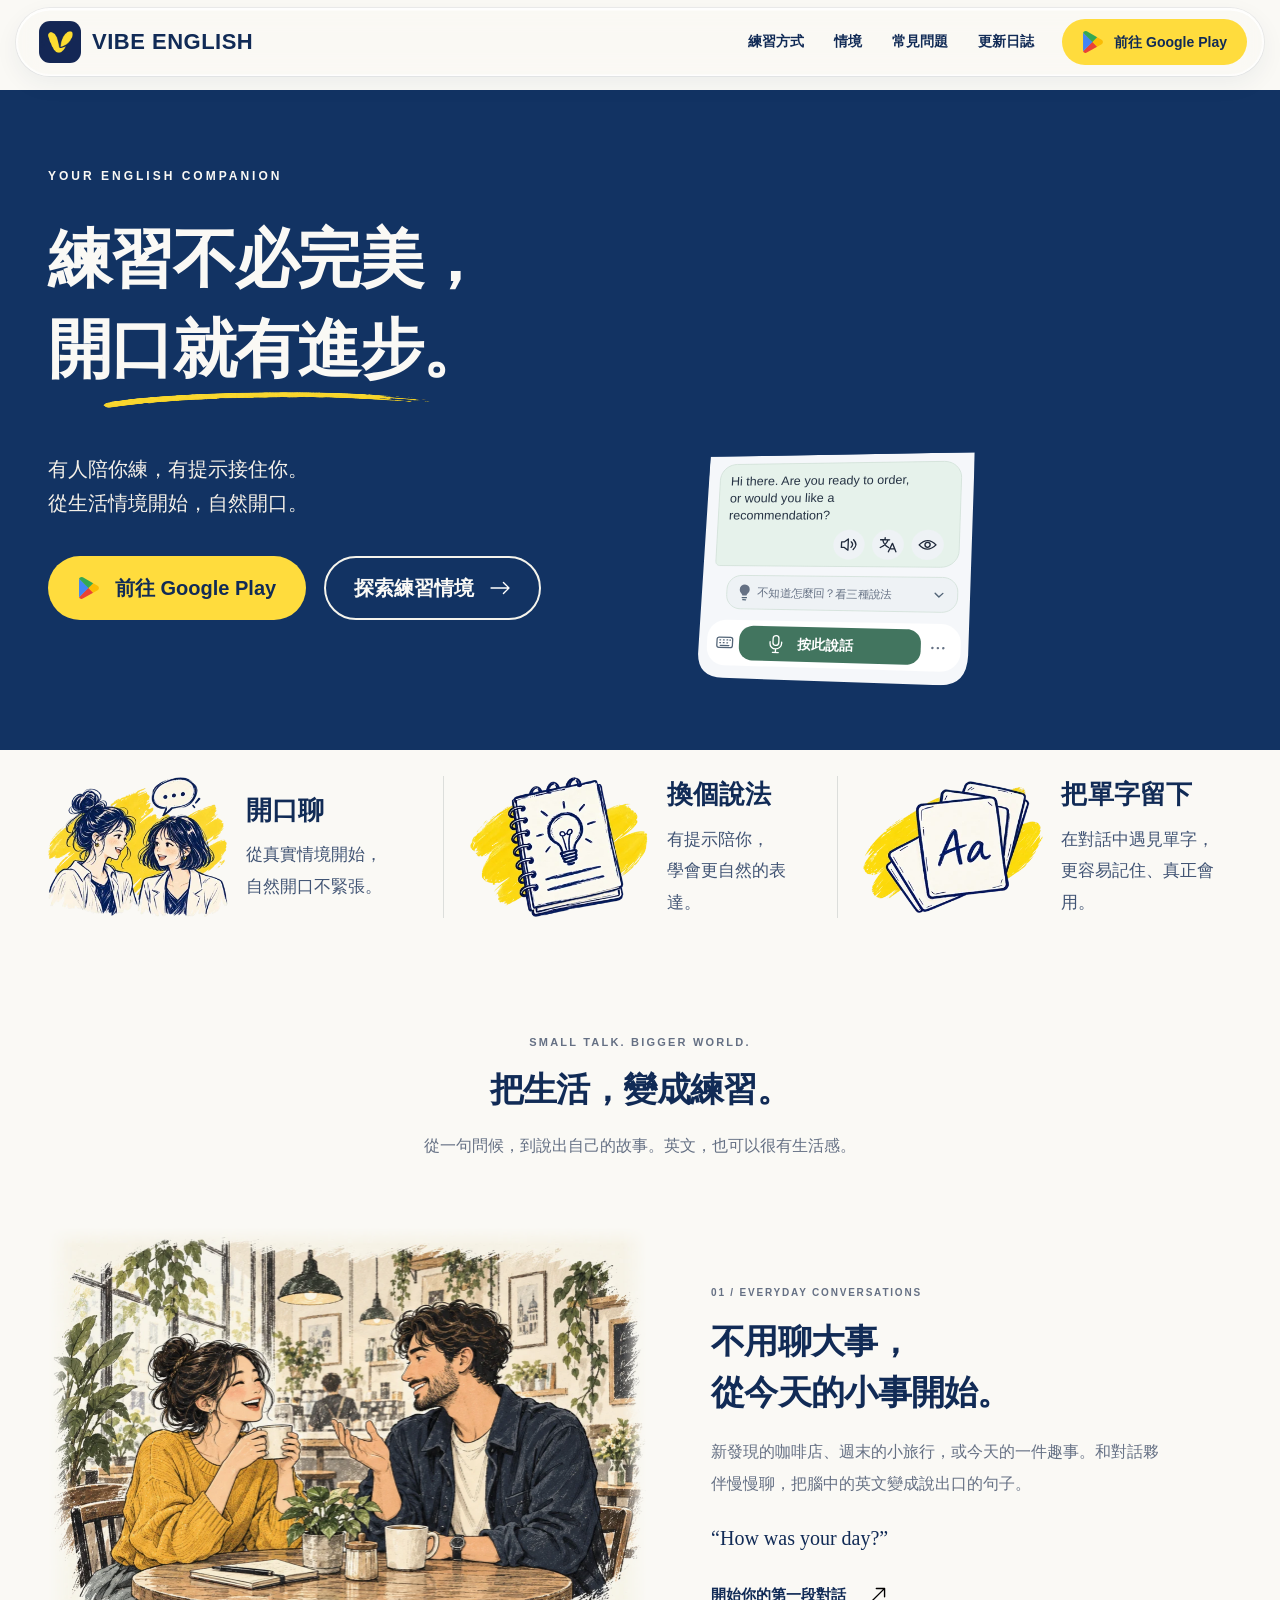
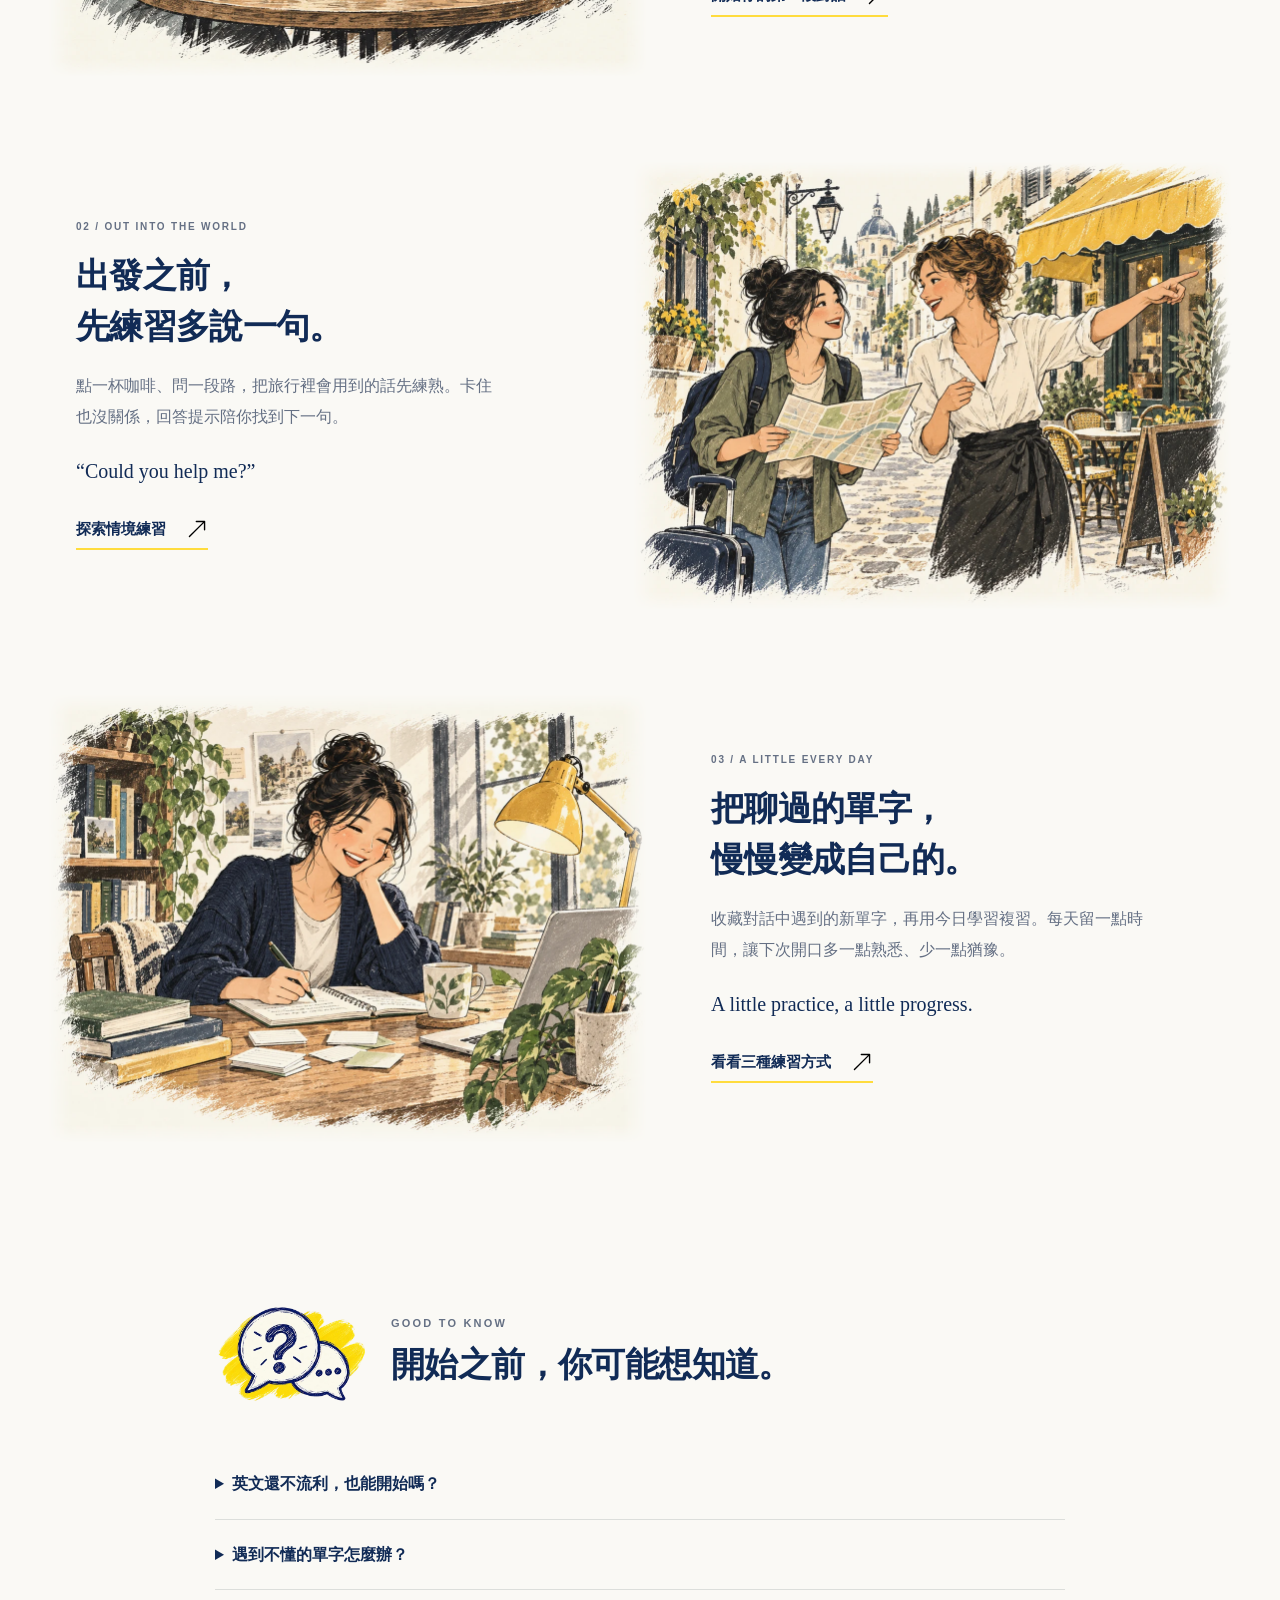
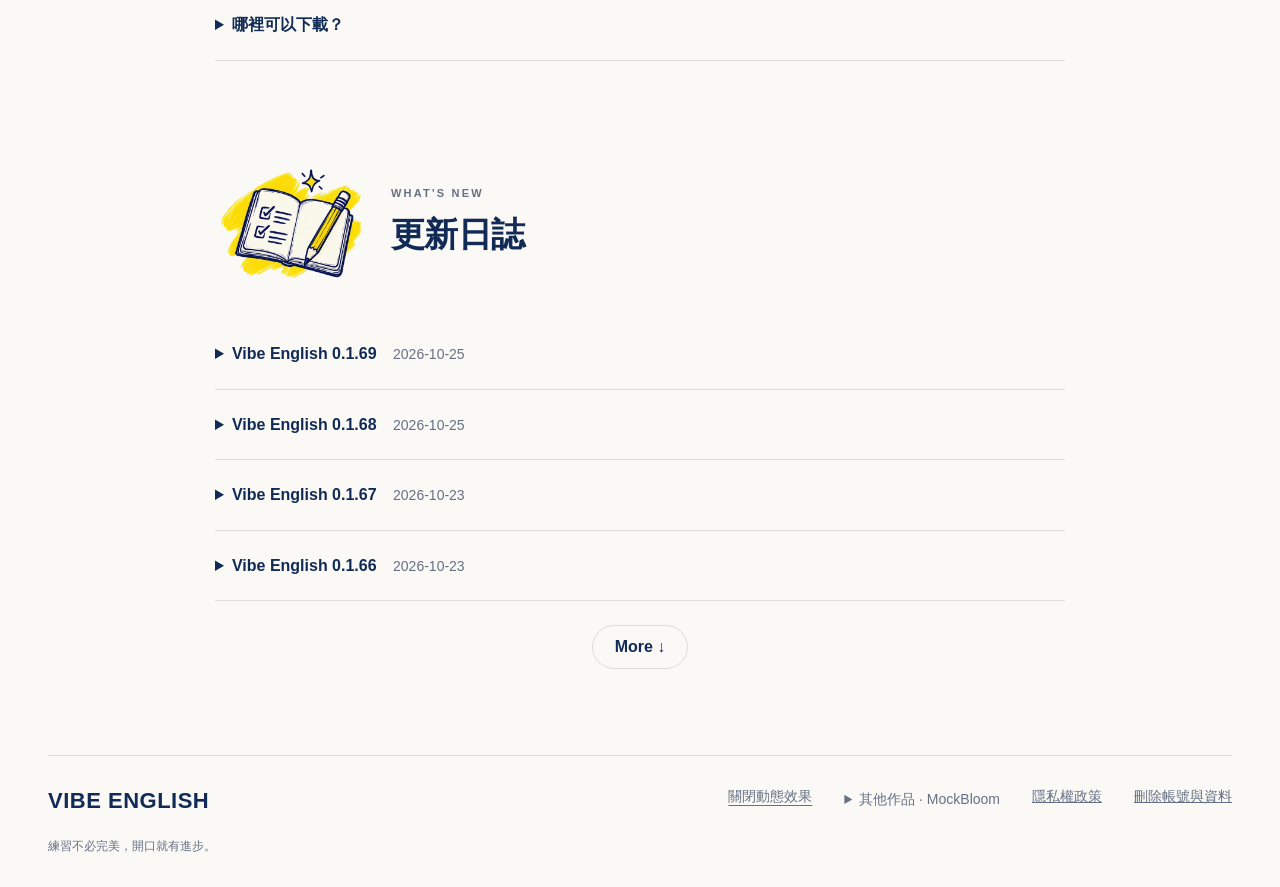
==== commit bfd06686: "補齊已發布的 Vibe English 0.1.69 更新日誌" ====
--- a/index.html
+++ b/index.html
@@ -72,6 +72,21 @@
   <details class="release-entry">
     <summary>
       <h3 class="release-heading">
+        <span class="release-version">Vibe English 0.1.69</span>
+        <time class="release-date" datetime="2026-10-25">2026-10-25</time>
+      </h3>
+    </summary>
+    <div class="release-content">
+    <p class="release-channel">Alpha 封閉測試</p>
+    <ul>
+      <li>行李轉盤練習句更新。調整地勤對話設定，依使用者提供的描述協助找行李，避免預設旅行社、顏色或吊牌。</li>
+      <li>保留機上對話、300 金幣解鎖及其他既有功能。</li>
+    </ul>
+    </div>
+  </details>
+  <details class="release-entry">
+    <summary>
+      <h3 class="release-heading">
         <span class="release-version">Vibe English 0.1.68</span>
         <time class="release-date" datetime="2026-10-25">2026-10-25</time>
       </h3>
